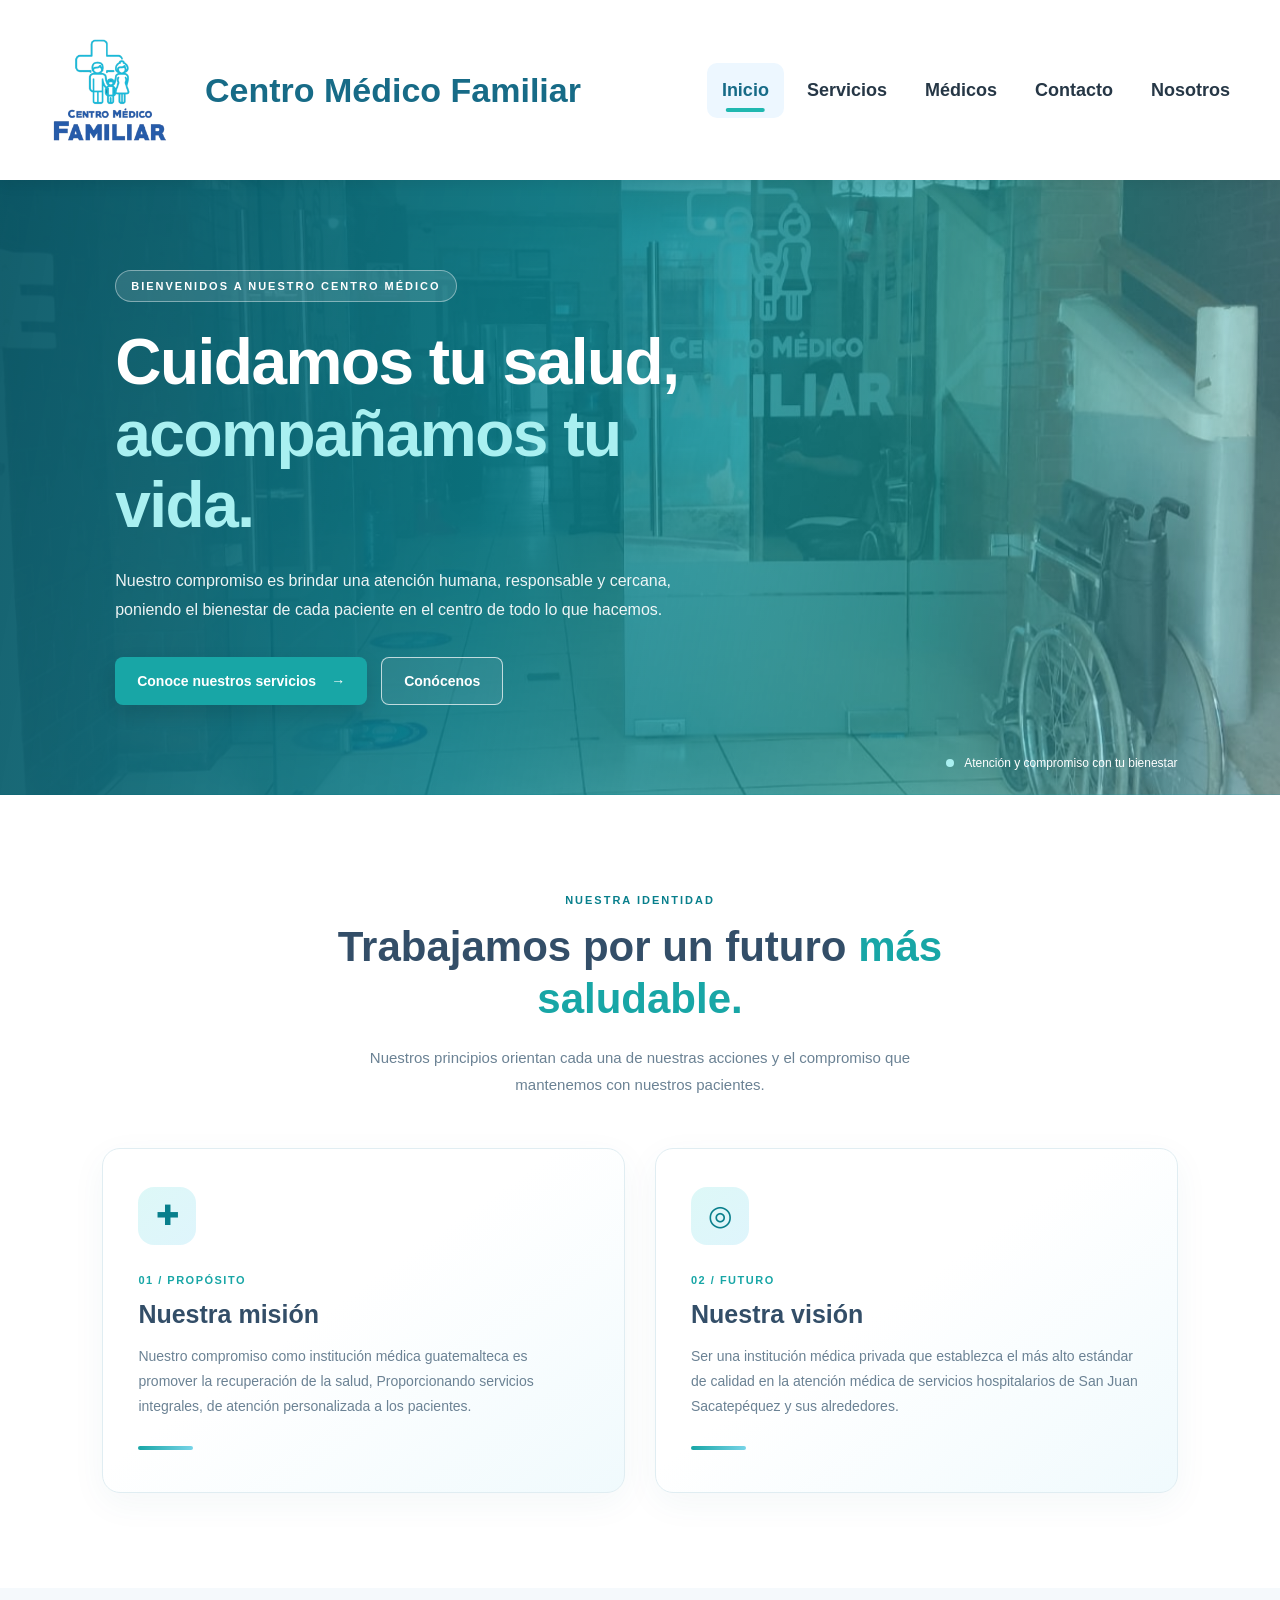
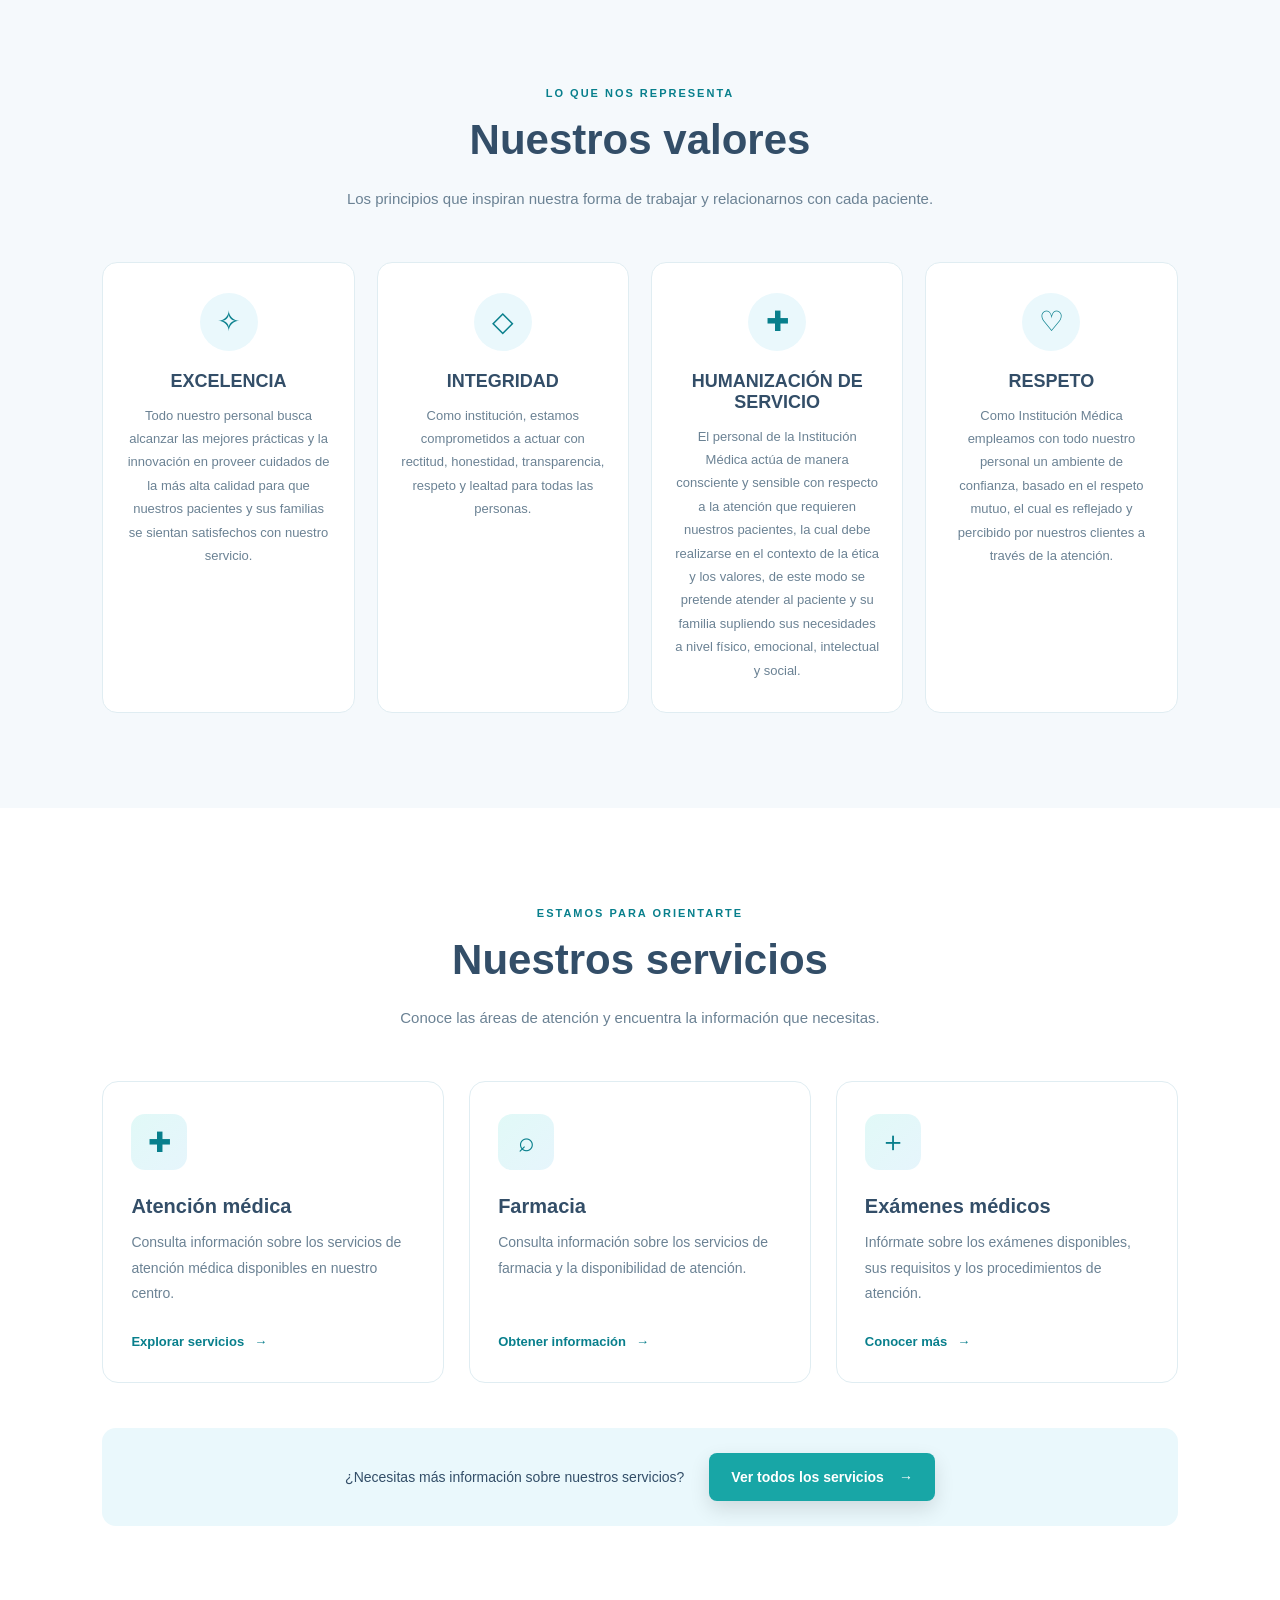
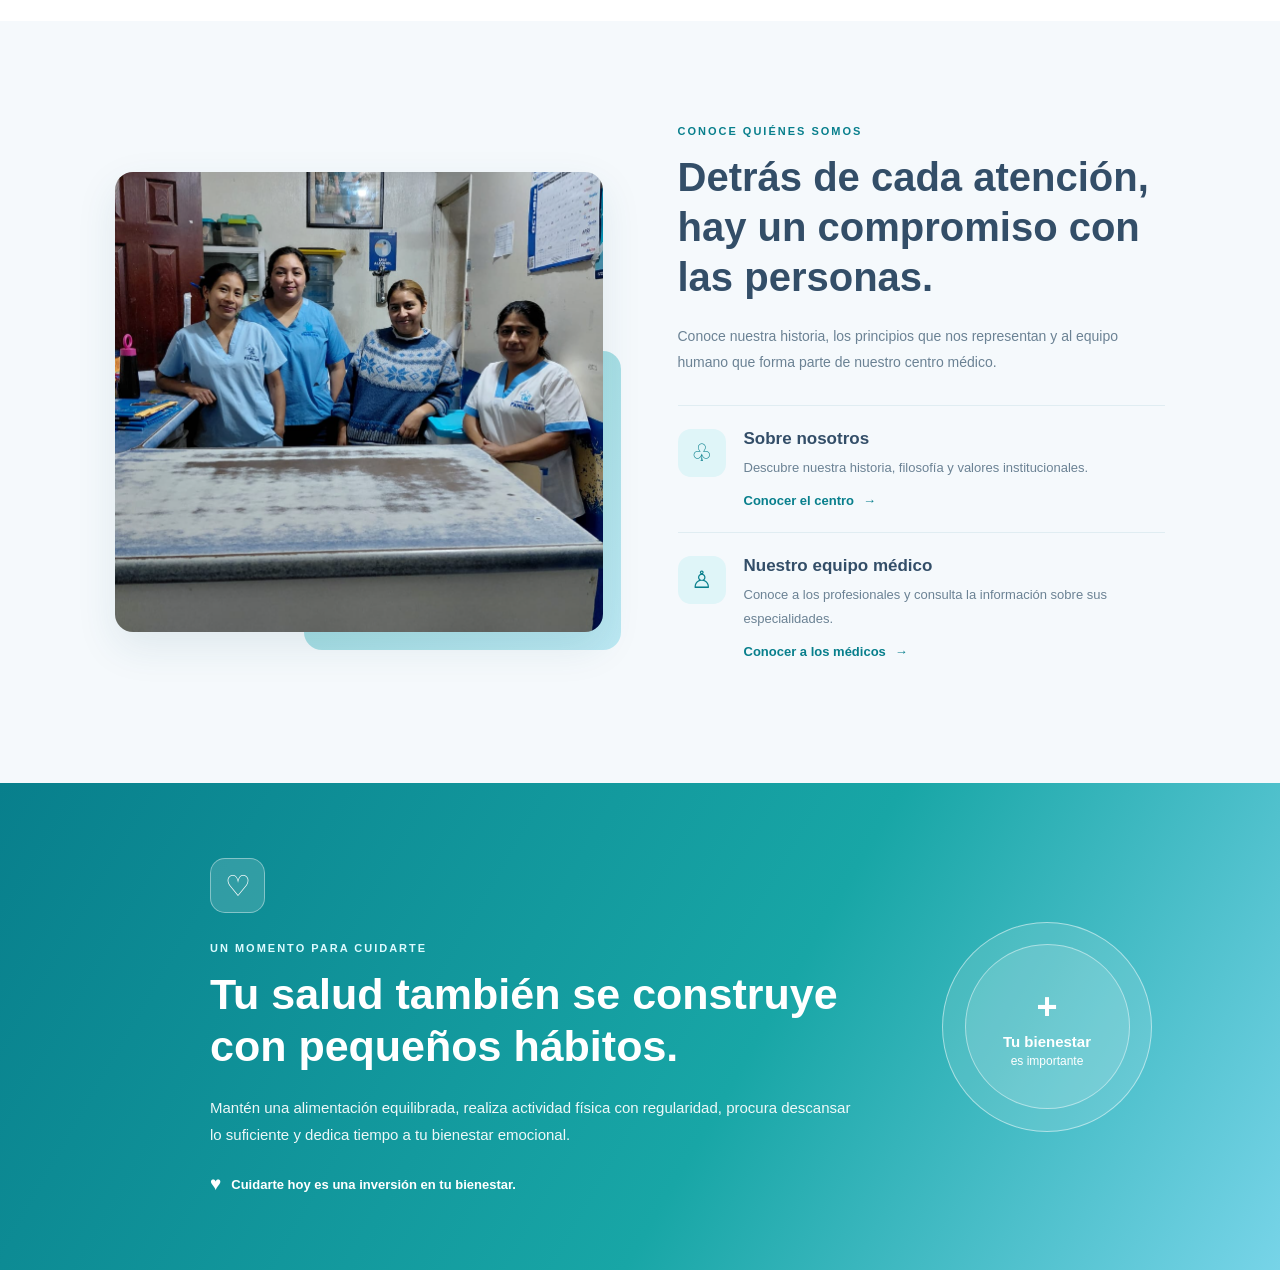
==== index.html @ ea07325c "Update index.html se agrego un logo" ====
<!DOCTYPE html>
<html lang="es">

<head>
    <meta charset="UTF-8">
    <meta name="viewport" content="width=device-width, initial-scale=1.0">

    <title>Centro Médico Familiar</title>

    <!-- CSS COMPARTIDO DE LA BARRA -->
    <link rel="stylesheet" href="barra.css">
    <link rel="stylesheet" href="estilos.css">
</head>

<!-- MODIFICA ESTA CLASE SEGÚN LA PÁGINA -->
<body class="pagina-inicio">

<!-- Pantalla de carga -->
<div id="pantalla-carga">
    <div class="carga-contenido">

        <!-- Logo del centro médico -->
        <img src="img/logo.png"
             alt="Logo del centro médico"
             class="logo-carga">

        <h2>Centro Médico</h2>
        <p>Cuidamos de ti y de tu familia</p>

        <!-- Línea de carga -->
        <div class="barra-carga">
            <div class="progreso-carga"></div>
        </div>

    </div>
</div>


    <!-- BARRA DE NAVEGACIÓN -->
    <header class="encabezado">

        <nav class="navbar">

            <!-- LOGO -->
            <a href="index.html" class="logo">
                <img src="img/logo.png" alt="Logo del centro médico">

                <span class="nombre">
                    Centro Médico Familiar
                </span>
            </a>

            <!-- BOTÓN HAMBURGUESA SIN JAVASCRIPT -->
            <input
                type="checkbox"
                id="menuToggle"
                class="menu-checkbox"
            >

            <label
                for="menuToggle"
                class="menu-toggle"
                aria-label="Abrir o cerrar menú"
            >
                <span></span>
                <span></span>
                <span></span>
            </label>

            <!-- OPCIONES DEL MENÚ -->
            <ul class="menu">

                <li>
                    <a href="index.html" class="enlace enlace-inicio">
                        Inicio
                    </a>
                </li>

                <li>
                    <a href="servicios.html" class="enlace enlace-servicios">
                        Servicios
                    </a>
                </li>

                <li>
                    <a href="medicos.html" class="enlace enlace-medicos">
                        Médicos
                    </a>
                </li>

                <li>
                    <a href="contactos.html" class="enlace enlace-contacto">
                        Contacto
                    </a>
                </li>

                <li>
                    <a href="nosotros.html" class="enlace enlace-nosotros">
                        Nosotros
                    </a>
                </li>

            </ul>

        </nav>

    </header>
<!-- empieza el contenido-->
<main>

    <!-- HERO / BIENVENIDA -->
    <section class="inicio-hero">

        <div class="inicio-hero-imagen"></div>

        <div class="inicio-hero-contenido">

            <span class="inicio-etiqueta">
                BIENVENIDOS A NUESTRO CENTRO MÉDICO
            </span>

            <h1>
                Cuidamos tu salud,
                <span>acompañamos tu vida.</span>
            </h1>

            <p>
                Nuestro compromiso es brindar una atención
                humana, responsable y cercana, poniendo el
                bienestar de cada paciente en el centro de
                todo lo que hacemos.
            </p>

            <div class="inicio-hero-botones">

                <a href="servicios.html" class="inicio-btn-principal">
                    Conoce nuestros servicios
                    <span>→</span>
                </a>

                <a href="nosotros.html" class="inicio-btn-secundario">
                    Conócenos
                </a>

            </div>

        </div>

        <div class="inicio-hero-indicador">
            <span></span>
            Atención y compromiso con tu bienestar
        </div>

    </section>


    <!-- MISIÓN Y VISIÓN -->
    <section class="inicio-identidad">

        <div class="inicio-encabezado">

            <span class="inicio-subtitulo">
                NUESTRA IDENTIDAD
            </span>

            <h2>
                Trabajamos por un futuro
                <span>más saludable.</span>
            </h2>

            <p>
                Nuestros principios orientan cada una de
                nuestras acciones y el compromiso que
                mantenemos con nuestros pacientes.
            </p>

        </div>


        <div class="inicio-mision-vision">

            <!-- MISIÓN -->
            <article class="inicio-tarjeta-identidad">

                <div class="inicio-icono-identidad">
                    <span>✚</span>
                </div>

                <span class="inicio-numero">01 / PROPÓSITO</span>

                <h3>Nuestra misión</h3>

                <p>
                    Nuestro compromiso como institución médica guatemalteca es promover la recuperación 
                    de la salud, Proporcionando servicios integrales, de atención personalizada a los pacientes.
                </p>

                <div class="inicio-linea-decorativa"></div>

            </article>


            <!-- VISIÓN -->
            <article class="inicio-tarjeta-identidad">

                <div class="inicio-icono-identidad">
                    <span>◎</span>
                </div>

                <span class="inicio-numero">02 / FUTURO</span>

                <h3>Nuestra visión</h3>

                <p>
               Ser una institución médica privada que establezca el más alto estándar de calidad en la atención médica de servicios hospitalarios de San Juan Sacatepéquez y sus alrededores. 
                </p>

                <div class="inicio-linea-decorativa"></div>

            </article>

        </div>

    </section>


    <!-- VALORES -->
    <section class="inicio-valores">

        <div class="inicio-encabezado">

            <span class="inicio-subtitulo">
                LO QUE NOS REPRESENTA
            </span>

            <h2>
                Nuestros valores
            </h2>

            <p>
                Los principios que inspiran nuestra forma
                de trabajar y relacionarnos con cada paciente.
            </p>

        </div>


        <div class="inicio-valores-grid">

            <article class="inicio-tarjeta-valor">

                <div class="inicio-icono-valor">✧</div>

                <h3>EXCELENCIA</h3>

                <p>
                    Todo nuestro personal busca alcanzar las mejores prácticas y la innovación en proveer cuidados de la más alta calidad para que nuestros pacientes y sus familias se sientan satisfechos con nuestro servicio.
                </p>

            </article>


            <article class="inicio-tarjeta-valor">

                <div class="inicio-icono-valor">◇</div>

                <h3>INTEGRIDAD</h3>

                <p>
                Como institución, estamos comprometidos a actuar con rectitud, honestidad, transparencia, respeto y lealtad para todas las personas.
                </p>

            </article>


            <article class="inicio-tarjeta-valor">

                <div class="inicio-icono-valor">✚</div>

                <h3>HUMANIZACIÓN DE SERVICIO</h3>

                <p>
                  El personal de la Institución Médica actúa de manera consciente y sensible con respecto a la atención que requieren nuestros pacientes, la cual debe realizarse en el contexto de la ética y los valores, de este modo se pretende atender al paciente y su familia supliendo sus necesidades a nivel físico, emocional, intelectual y social.
                </p>

            </article>


            <article class="inicio-tarjeta-valor">

                <div class="inicio-icono-valor">♡</div>

                <h3>RESPETO</h3>

                <p>
                    Como Institución Médica empleamos con todo nuestro personal un ambiente de confianza, basado en el respeto mutuo, el cual es reflejado y percibido por nuestros clientes a través de la atención.
                </p>

            </article>

        </div>

    </section>


    <!-- SERVICIOS MÉDICOS -->
    <section class="inicio-servicios">

        <div class="inicio-encabezado">

            <span class="inicio-subtitulo">
                ESTAMOS PARA ORIENTARTE
            </span>

            <h2>
                Nuestros servicios
            </h2>

            <p>
                Conoce las áreas de atención y encuentra
                la información que necesitas.
            </p>

        </div>


        <div class="inicio-servicios-grid">

            <article class="inicio-tarjeta-servicio">

                <div class="inicio-servicio-icono">
                    <span>✚</span>
                </div>

                <h3>Atención médica</h3>

                <p>
                    Consulta información sobre los servicios
                    de atención médica disponibles en nuestro centro.
                </p>

                <a href="servicios.html">
                    Explorar servicios <span>→</span>
                </a>

            </article>


            <article class="inicio-tarjeta-servicio">

                <div class="inicio-servicio-icono">
                    <span>⌕</span>
                </div>

                <h3>Farmacia</h3>

                <p>
                    Consulta información sobre los servicios
                    de farmacia y la disponibilidad de atención.
                </p>

                <a href="servicios.html">
                    Obtener información <span>→</span>
                </a>

            </article>


            <article class="inicio-tarjeta-servicio">

                <div class="inicio-servicio-icono">
                    <span>＋</span>
                </div>

                <h3>Exámenes médicos</h3>

                <p>
                    Infórmate sobre los exámenes disponibles,
                    sus requisitos y los procedimientos de atención.
                </p>

                <a href="servicios.html">
                    Conocer más <span>→</span>
                </a>

            </article>

        </div>


        <div class="inicio-servicios-final">

            <p>
                ¿Necesitas más información sobre nuestros servicios?
            </p>

            <a href="servicios.html" class="inicio-btn-principal">
                Ver todos los servicios <span>→</span>
            </a>

        </div>

    </section>


    <!-- NOSOTROS Y EQUIPO MÉDICO -->
    <section class="inicio-conocenos">

        <div class="inicio-conocenos-imagen">

            <img
                src="img/Personal.png"
                alt="Equipo de profesionales del centro médico"
                loading="lazy"
            >

            <div class="inicio-imagen-acento"></div>

        </div>


        <div class="inicio-conocenos-contenido">

            <span class="inicio-subtitulo">
                CONOCE QUIÉNES SOMOS
            </span>

            <h2>
                Detrás de cada atención,
                hay un compromiso con las personas.
            </h2>

            <p>
                Conoce nuestra historia, los principios que
                nos representan y al equipo humano que forma
                parte de nuestro centro médico.
            </p>


            <div class="inicio-enlace-seccion">

                <div class="inicio-enlace-icono">
                    ♧
                </div>

                <div class="inicio-enlace-texto">
                    <h3>Sobre nosotros</h3>

                    <p>
                        Descubre nuestra historia,
                        filosofía y valores institucionales.
                    </p>

                    <a href="nosotros.html">
                        Conocer el centro <span>→</span>
                    </a>
                </div>

            </div>


            <div class="inicio-enlace-seccion">

                <div class="inicio-enlace-icono">
                    ♙
                </div>

                <div class="inicio-enlace-texto">
                    <h3>Nuestro equipo médico</h3>

                    <p>
                        Conoce a los profesionales y consulta
                        la información sobre sus especialidades.
                    </p>

                    <a href="medicos.html">
                        Conocer a los médicos <span>→</span>
                    </a>
                </div>

            </div>

        </div>

    </section>


    <!-- CONSEJO DE SALUD -->
    <section class="inicio-consejo">

        <div class="inicio-consejo-decoracion"></div>

        <div class="inicio-consejo-contenido">

            <div class="inicio-consejo-icono">
                ♡
            </div>

            <span class="inicio-subtitulo">
                UN MOMENTO PARA CUIDARTE
            </span>

            <h2>
                Tu salud también se construye
                con pequeños hábitos.
            </h2>

            <p>
                Mantén una alimentación equilibrada, realiza
                actividad física con regularidad, procura
                descansar lo suficiente y dedica tiempo
                a tu bienestar emocional.
            </p>

            <div class="inicio-consejo-pie">
                <span>♥</span>
                Cuidarte hoy es una inversión en tu bienestar.
            </div>

        </div>

        <div class="inicio-consejo-circulo">
            <div class="inicio-consejo-circulo-interior">
                <span>+</span>
                <strong>Tu bienestar</strong>
                <small>es importante</small>
            </div>
        </div>

    </section>

</main>
<script src="carga.js"></script>

</body>
</html>
---- barra.css ----
/* =========================================
   1. VARIABLES DE COLORES
========================================= */

:root {
    --azul: #176b87;
    --turquesa: #20b8b0;
    --azul-oscuro: #12445a;
    --fondo-hover: #edf7ff;
    --blanco: #ffffff;
    --texto: #263746;
}

/* =========================================
   2. CONFIGURACIÓN GENERAL
========================================= */

* {
    margin: 0;
    padding: 0;
    box-sizing: border-box;
}

body {
    font-family: Arial, Helvetica, sans-serif;
    color: var(--texto);
    background-color: #f7fbfd;
}

/* =========================================
   3. ENCABEZADO
========================================= */

.encabezado {
    width: 100%;
    background-color: var(--blanco);

    box-shadow: 0 3px 15px rgba(0, 0, 0, 0.08);

    position: sticky;
    top: 0;
    z-index: 1000;
}

/* =========================================
   4. BARRA DE NAVEGACIÓN
========================================= */

.navbar {
    width: 100%;
    max-width: 1500px;
    min-height: 100px;

    margin: auto;
    padding: 15px 35px;

    display: flex;
    align-items: center;
    justify-content: space-between;
    gap: 20px;
}

/* =========================================
   5. LOGO
========================================= */

.logo {
    display: flex;
    align-items: center;
    gap: 20px;

    color: var(--azul);
    font-size: 34px;
    font-weight: bold;
    text-decoration: none;

    white-space: nowrap;
}

.logo img {
    width: 150px;
    height: 150px;
    object-fit: contain;
}

/* =========================================
   6. MENÚ
========================================= */

.menu {
    display: flex;
    align-items: center;
    justify-content: center;
    gap: 8px;

    list-style: none;
}

.menu li {
    list-style: none;
}

/* =========================================
   7. ENLACES
========================================= */

.enlace {
    position: relative;
    display: inline-block;

    padding: 17px 15px;

    color: var(--texto);
    font-size: 18px;
    font-weight: 600;
    text-decoration: none;

    border-radius: 10px;

    transition:
        color 0.3s ease,
        background 0.3s ease;
}

/* =========================================
   8. LÍNEA TURQUESA
========================================= */

.enlace::after {
    content: "";

    position: absolute;
    left: 50%;
    bottom: 6px;

    width: 0;
    height: 4px;

    background: var(--turquesa);
    border-radius: 5px;

    transform: translateX(-50%);
    transition: width 0.3s ease;
}

/* Efecto al pasar el cursor */

.enlace:hover {
    color: var(--azul);
    background: var(--fondo-hover);
}

.enlace:hover::after {
    width: 50%;
}

/* =========================================
   9. RESALTAR LA PÁGINA ACTUAL
========================================= */

.pagina-inicio .enlace-inicio,
.pagina-servicios .enlace-servicios,
.pagina-medicos .enlace-medicos,
.pagina-contacto .enlace-contacto,
.pagina-nosotros .enlace-nosotros {
    color: var(--azul);
    background: var(--fondo-hover);
}

/* Línea permanente debajo de la página actual */

.pagina-inicio .enlace-inicio::after,
.pagina-servicios .enlace-servicios::after,
.pagina-medicos .enlace-medicos::after,
.pagina-contacto .enlace-contacto::after,
.pagina-nosotros .enlace-nosotros::after {
    width: 50%;
}

/* =========================================
   10. CHECKBOX DEL MENÚ MÓVIL
========================================= */

.menu-checkbox {
    position: absolute;
    width: 1px;
    height: 1px;

    overflow: hidden;
    clip-path: inset(50%);
}

/* =========================================
   11. BOTÓN HAMBURGUESA
========================================= */

.menu-toggle {
    display: none;

    width: 48px;
    height: 48px;
    padding: 10px;

    background: var(--fondo-hover);
    border-radius: 10px;

    cursor: pointer;
}

.menu-toggle span {
    display: block;

    width: 25px;
    height: 3px;
    margin: 6px auto;

    background: var(--azul);
    border-radius: 5px;

    transition: all 0.3s ease;
}

/* =========================================
   12. TABLETAS
========================================= */

@media (max-width: 1100px) {

    .navbar {
        padding: 15px 20px;
        gap: 12px;
    }

    .logo {
        font-size: 25px;
        gap: 12px;
    }

    .logo img {
        width: 60px;
        height: 60px;
    }

    .menu {
        gap: 3px;
    }

    .enlace {
        padding: 13px 9px;
        font-size: 15px;
    }
}

/* =========================================
   13. TELÉFONOS Y TABLETAS PEQUEÑAS
========================================= */

@media (max-width: 780px) {

    .navbar {
        min-height: 85px;
        flex-wrap: wrap;
        padding: 12px 18px;
    }

    /* Logo */

    .logo {
        font-size: 22px;
        gap: 10px;
    }

    .logo img {
        width: 55px;
        height: 55px;
    }

    /* Botón hamburguesa */

    .menu-toggle {
        display: block;
        margin-left: auto;
        flex-shrink: 0;
    }

    /* Menú cerrado */

    .menu {
        display: none;

        flex-direction: column;
        align-items: stretch;

        width: 100%;
        gap: 5px;

        padding: 12px 0;
    }

    /* Abrir menú sin JavaScript */

    .menu-checkbox:checked ~ .menu {
        display: flex;
    }

    /* Animación del botón */

    .menu-checkbox:checked + .menu-toggle span:nth-child(1) {
        transform: translateY(9px) rotate(45deg);
    }

    .menu-checkbox:checked + .menu-toggle span:nth-child(2) {
        opacity: 0;
    }

    .menu-checkbox:checked + .menu-toggle span:nth-child(3) {
        transform: translateY(-9px) rotate(-45deg);
    }

    /* Enlaces en móviles */

    .menu li {
        width: 100%;
    }

    .enlace {
        display: block;
        width: 100%;

        padding: 14px 12px;
        font-size: 16px;
    }

    /* Línea alineada a la izquierda */

    .enlace::after {
        left: 12px;
        bottom: 5px;
        transform: none;
    }

    .enlace:hover::after {
        width: 45px;
    }

    /* Línea de la página actual */

    .pagina-inicio .enlace-inicio::after,
    .pagina-servicios .enlace-servicios::after,
    .pagina-medicos .enlace-medicos::after,
    .pagina-contacto .enlace-contacto::after,
    .pagina-nosotros .enlace-nosotros::after {
        width: 45px;
    }
}

/* =========================================
   14. TELÉFONOS PEQUEÑOS
========================================= */

@media (max-width: 380px) {

    .navbar {
        padding: 10px 12px;
    }

    .logo {
        font-size: 18px;
        gap: 8px;
    }

    .logo img {
        width: 45px;
        height: 45px;
    }

    .menu-toggle {
        width: 42px;
        height: 42px;
    }
}
---- estilos.css ----
:root {
    --inicio-turquesa: #18A6A6;
    --inicio-turquesa-oscuro: #087F8C;
    --inicio-celeste: #77D4E8;
    --inicio-celeste-claro: #EAF8FC;
    --inicio-blanco: #FFFFFF;
    --inicio-texto: #334E68;
    --inicio-texto-suave: #6B8294;
    --inicio-fondo: #F5F9FC;
    --inicio-borde: #E0EDF2;
}


/* CONFIGURACIÓN GENERAL */

.inicio-hero,
.inicio-identidad,
.inicio-valores,
.inicio-servicios,
.inicio-conocenos,
.inicio-consejo {
    width: 100%;
    font-family: Arial, Helvetica, sans-serif;
}

.inicio-hero *,
.inicio-identidad *,
.inicio-valores *,
.inicio-servicios *,
.inicio-conocenos *,
.inicio-consejo * {
    box-sizing: border-box;
}

.inicio-hero a,
.inicio-identidad a,
.inicio-valores a,
.inicio-servicios a,
.inicio-conocenos a,
.inicio-consejo a {
    text-decoration: none;
}

.inicio-hero p,
.inicio-identidad p,
.inicio-valores p,
.inicio-servicios p,
.inicio-conocenos p,
.inicio-consejo p {
    line-height: 1.8;
}


/* =====================================
   1. HERO / BIENVENIDA
===================================== */

.inicio-hero {
    position: relative;
    display: flex;
    align-items: center;
    min-height: 590px;
    overflow: hidden;
    background-color: var(--inicio-turquesa-oscuro);
    isolation: isolate;
}


/* Imagen de fondo */

.inicio-hero-imagen {
    position: absolute;
    inset: 0;
    z-index: -2;

    background-image: url("img/entradacentro.jpeg");
    background-size: cover;
    background-position: center;
    background-repeat: no-repeat;
}


/* Degradado sobre la fotografía */

.inicio-hero::before {
    content: "";
    position: absolute;
    inset: 0;
    z-index: -1;

    background: linear-gradient(
        100deg,
        rgba(4, 83, 98, 0.94) 0%,
        rgba(8, 127, 140, 0.85) 40%,
        rgba(24, 166, 166, 0.60) 72%,
        rgba(119, 212, 232, 0.30) 100%
    );
}


/* Contenido del hero */

.inicio-hero-contenido {
    width: 100%;
    max-width: 850px;
    padding: 90px 9%;
    color: var(--inicio-blanco);
}


.inicio-etiqueta {
    display: inline-block;
    margin-bottom: 25px;
    padding: 9px 15px;

    border: 1px solid rgba(255, 255, 255, 0.4);
    border-radius: 30px;

    background-color: rgba(255, 255, 255, 0.12);

    font-size: 11px;
    font-weight: bold;
    letter-spacing: 2px;
}


.inicio-hero h1 {
    max-width: 760px;
    margin: 0 0 25px;

    font-size: clamp(38px, 5vw, 64px);
    font-weight: 700;
    line-height: 1.12;
    letter-spacing: -1.5px;

    color: var(--inicio-blanco);
}


.inicio-hero h1 span {
    display: block;
    color: #A9F0F1;
}


.inicio-hero-contenido > p {
    max-width: 610px;
    margin: 0 0 32px;

    color: rgba(255, 255, 255, 0.92);
    font-size: 16px;
}


.inicio-hero-botones {
    display: flex;
    flex-wrap: wrap;
    gap: 14px;
}


.inicio-btn-principal,
.inicio-btn-secundario {
    display: inline-flex;
    align-items: center;
    justify-content: center;
    gap: 15px;

    min-height: 48px;
    padding: 13px 22px;

    border-radius: 8px;

    font-size: 14px;
    font-weight: bold;

    transition:
        transform 0.25s ease,
        background-color 0.25s ease,
        box-shadow 0.25s ease;
}


.inicio-btn-principal {
    color: var(--inicio-blanco);
    background-color: var(--inicio-turquesa);
    box-shadow: 0 8px 20px rgba(0, 0, 0, 0.12);
}


.inicio-btn-principal:hover {
    color: var(--inicio-blanco);
    background-color: var(--inicio-turquesa-oscuro);
    transform: translateY(-3px);
}


.inicio-btn-secundario {
    color: var(--inicio-blanco);
    border: 1px solid rgba(255, 255, 255, 0.7);
    background-color: rgba(255, 255, 255, 0.08);
}


.inicio-btn-secundario:hover {
    color: var(--inicio-turquesa-oscuro);
    background-color: var(--inicio-blanco);
    transform: translateY(-3px);
}


.inicio-hero-indicador {
    position: absolute;
    right: 8%;
    bottom: 25px;

    display: flex;
    align-items: center;
    gap: 10px;

    color: var(--inicio-blanco);
    font-size: 12px;
}


.inicio-hero-indicador span {
    width: 8px;
    height: 8px;

    border-radius: 50%;
    background-color: #A9F0F1;
}


/* =====================================
   ENCABEZADOS DE LAS SECCIONES
===================================== */

.inicio-encabezado {
    max-width: 720px;
    margin: 0 auto 50px;
    text-align: center;
}


.inicio-subtitulo {
    display: inline-block;
    margin-bottom: 15px;

    color: var(--inicio-turquesa-oscuro);
    font-size: 11px;
    font-weight: bold;
    letter-spacing: 2px;
}


.inicio-encabezado h2 {
    margin: 0 0 18px;

    color: var(--inicio-texto);
    font-size: clamp(29px, 3.5vw, 42px);
    line-height: 1.25;
}


.inicio-encabezado h2 span {
    color: var(--inicio-turquesa);
}


.inicio-encabezado > p {
    max-width: 620px;
    margin: 0 auto;

    color: var(--inicio-texto-suave);
    font-size: 15px;
}


/* =====================================
   2. MISIÓN Y VISIÓN
===================================== */

.inicio-identidad {
    padding: 95px 8%;
    background-color: var(--inicio-blanco);
}


.inicio-mision-vision {
    display: grid;
    grid-template-columns: repeat(2, minmax(0, 1fr));
    gap: 30px;

    max-width: 1100px;
    margin: 0 auto;
}


.inicio-tarjeta-identidad {
    position: relative;
    overflow: hidden;

    padding: 38px 35px 42px;

    border: 1px solid var(--inicio-borde);
    border-radius: 18px;

    background: linear-gradient(
        145deg,
        #FFFFFF 45%,
        #F0FAFD 100%
    );

    box-shadow: 0 10px 35px rgba(31, 92, 112, 0.05);

    transition:
        transform 0.3s ease,
        box-shadow 0.3s ease;
}


.inicio-tarjeta-identidad:hover {
    transform: translateY(-5px);
    box-shadow: 0 18px 40px rgba(31, 92, 112, 0.10);
}


.inicio-icono-identidad {
    display: flex;
    align-items: center;
    justify-content: center;

    width: 58px;
    height: 58px;
    margin-bottom: 25px;

    border-radius: 16px;

    color: var(--inicio-turquesa-oscuro);
    background: linear-gradient(
        135deg,
        #DDF8F7,
        #DFF5FC
    );

    font-size: 28px;
}


.inicio-numero {
    color: var(--inicio-turquesa);
    font-size: 11px;
    font-weight: bold;
    letter-spacing: 1.5px;
}


.inicio-tarjeta-identidad h3 {
    margin: 12px 0 15px;

    color: var(--inicio-texto);
    font-size: 25px;
}


.inicio-tarjeta-identidad p {
    margin: 0;

    color: var(--inicio-texto-suave);
    font-size: 14px;
}


.inicio-linea-decorativa {
    width: 55px;
    height: 4px;
    margin-top: 27px;

    border-radius: 10px;

    background: linear-gradient(
        90deg,
        var(--inicio-turquesa),
        var(--inicio-celeste)
    );
}


/* =====================================
   3. VALORES
===================================== */

.inicio-valores {
    padding: 95px 8%;
    background-color: var(--inicio-fondo);
}


.inicio-valores-grid {
    display: grid;
    grid-template-columns: repeat(4, minmax(0, 1fr));
    gap: 22px;

    max-width: 1200px;
    margin: 0 auto;
}


.inicio-tarjeta-valor {
    padding: 30px 23px;

    border: 1px solid var(--inicio-borde);
    border-radius: 15px;

    background-color: var(--inicio-blanco);

    text-align: center;

    transition:
        transform 0.3s ease,
        border-color 0.3s ease,
        box-shadow 0.3s ease;
}


.inicio-tarjeta-valor:hover {
    transform: translateY(-6px);
    border-color: #A8E2E9;
    box-shadow: 0 12px 30px rgba(8, 127, 140, 0.08);
}


.inicio-icono-valor {
    display: flex;
    align-items: center;
    justify-content: center;

    width: 58px;
    height: 58px;
    margin: 0 auto 20px;

    border-radius: 50%;

    color: var(--inicio-turquesa-oscuro);
    background-color: var(--inicio-celeste-claro);

    font-size: 28px;
}


.inicio-tarjeta-valor h3 {
    margin-bottom: 12px;

    color: var(--inicio-texto);
    font-size: 18px;
}


.inicio-tarjeta-valor p {
    margin: 0;

    color: var(--inicio-texto-suave);
    font-size: 13px;
}


/* =====================================
   4. SERVICIOS MÉDICOS
===================================== */

.inicio-servicios {
    padding: 95px 8%;
    background-color: var(--inicio-blanco);
}


.inicio-servicios-grid {
    display: grid;
    grid-template-columns: repeat(3, minmax(0, 1fr));
    gap: 25px;

    max-width: 1200px;
    margin: 0 auto;
}


.inicio-tarjeta-servicio {
    padding: 32px 28px;

    border: 1px solid var(--inicio-borde);
    border-radius: 16px;

    background-color: var(--inicio-blanco);

    transition:
        transform 0.3s ease,
        box-shadow 0.3s ease;
}


.inicio-tarjeta-servicio:hover {
    transform: translateY(-5px);
    box-shadow: 0 16px 35px rgba(31, 92, 112, 0.09);
}


.inicio-servicio-icono {
    display: flex;
    align-items: center;
    justify-content: center;

    width: 56px;
    height: 56px;
    margin-bottom: 25px;

    border-radius: 14px;

    color: var(--inicio-turquesa-oscuro);
    background: linear-gradient(
        135deg,
        #E1F9F7,
        #E6F5FC
    );

    font-size: 28px;
}


.inicio-tarjeta-servicio h3 {
    margin-bottom: 12px;

    color: var(--inicio-texto);
    font-size: 20px;
}


.inicio-tarjeta-servicio p {
    min-height: 80px;
    margin: 0 0 22px;

    color: var(--inicio-texto-suave);
    font-size: 14px;
}


.inicio-tarjeta-servicio > a {
    display: inline-flex;
    align-items: center;
    gap: 10px;

    color: var(--inicio-turquesa-oscuro);
    font-size: 13px;
    font-weight: bold;
}


.inicio-tarjeta-servicio > a:hover {
    color: var(--inicio-turquesa);
}


.inicio-servicios-final {
    display: flex;
    align-items: center;
    justify-content: center;
    flex-wrap: wrap;
    gap: 25px;

    margin-top: 45px;
    padding: 25px;

    border-radius: 14px;
    background-color: var(--inicio-celeste-claro);
}


.inicio-servicios-final p {
    margin: 0;
    color: var(--inicio-texto);
    font-size: 14px;
}


/* =====================================
   5. NOSOTROS Y MÉDICOS
===================================== */

.inicio-conocenos {
    display: grid;
    grid-template-columns: 1fr 1fr;
    align-items: center;
    gap: 75px;

    padding: 100px 9%;

    background-color: var(--inicio-fondo);
}


.inicio-conocenos-imagen {
    position: relative;
    min-width: 0;
}


.inicio-conocenos-imagen img {
    position: relative;
    z-index: 1;

    display: block;
    width: 100%;
    height: 460px;

    border-radius: 18px;

    object-fit: cover;
    object-position: center;

    box-shadow: 0 15px 40px rgba(31, 92, 112, 0.10);
}


.inicio-imagen-acento {
    position: absolute;
    right: -18px;
    bottom: -18px;

    width: 65%;
    height: 65%;

    border-radius: 18px;

    background: linear-gradient(
        135deg,
        var(--inicio-turquesa),
        var(--inicio-celeste)
    );

    opacity: 0.45;
}


.inicio-conocenos-contenido h2 {
    margin: 0 0 22px;

    color: var(--inicio-texto);
    font-size: clamp(29px, 3.3vw, 40px);
    line-height: 1.25;
}


.inicio-conocenos-contenido > p {
    margin: 0 0 30px;

    color: var(--inicio-texto-suave);
    font-size: 14px;
}


.inicio-enlace-seccion {
    display: flex;
    align-items: flex-start;
    gap: 18px;

    padding: 23px 0;

    border-top: 1px solid var(--inicio-borde);
}


.inicio-enlace-icono {
    display: flex;
    flex-shrink: 0;
    align-items: center;
    justify-content: center;

    width: 48px;
    height: 48px;

    border-radius: 13px;

    color: var(--inicio-turquesa-oscuro);
    background-color: #DFF5F8;

    font-size: 24px;
}


.inicio-enlace-texto h3 {
    margin: 0 0 7px;

    color: var(--inicio-texto);
    font-size: 17px;
}


.inicio-enlace-texto p {
    margin: 0 0 12px;

    color: var(--inicio-texto-suave);
    font-size: 13px;
}


.inicio-enlace-texto a {
    display: inline-flex;
    align-items: center;
    gap: 9px;

    color: var(--inicio-turquesa-oscuro);
    font-size: 13px;
    font-weight: bold;
}


/* =====================================
   6. CONSEJO DE SALUD
===================================== */

.inicio-consejo {
    position: relative;
    display: flex;
    align-items: center;
    justify-content: space-between;
    gap: 50px;

    overflow: hidden;
    isolation: isolate;

    padding: 75px 10%;

    color: var(--inicio-blanco);

    background: linear-gradient(
        120deg,
        #087F8C 0%,
        #18A6A6 58%,
        #77D4E8 100%
    );
}


.inicio-consejo-contenido {
    position: relative;
    z-index: 1;
    max-width: 700px;
}


.inicio-consejo .inicio-subtitulo {
    color: #DDFBFF;
}


.inicio-consejo-icono {
    display: flex;
    align-items: center;
    justify-content: center;

    width: 55px;
    height: 55px;
    margin-bottom: 25px;

    border: 1px solid rgba(255, 255, 255, 0.4);
    border-radius: 15px;

    background-color: rgba(255, 255, 255, 0.15);

    color: var(--inicio-blanco);
    font-size: 29px;
}


.inicio-consejo h2 {
    max-width: 650px;
    margin: 0 0 22px;

    color: var(--inicio-blanco);
    font-size: clamp(29px, 3.5vw, 43px);
    line-height: 1.2;
}


.inicio-consejo-contenido > p {
    max-width: 650px;
    margin: 0;

    color: rgba(255, 255, 255, 0.93);
    font-size: 15px;
}


.inicio-consejo-pie {
    display: flex;
    align-items: center;
    gap: 10px;

    margin-top: 25px;

    color: var(--inicio-blanco);
    font-size: 13px;
    font-weight: bold;
}


.inicio-consejo-pie span {
    font-size: 19px;
}


.inicio-consejo-circulo {
    display: flex;
    flex-shrink: 0;
    align-items: center;
    justify-content: center;

    width: 210px;
    height: 210px;

    border: 1px solid rgba(255, 255, 255, 0.5);
    border-radius: 50%;

    background-color: rgba(255, 255, 255, 0.12);
}


.inicio-consejo-circulo-interior {
    display: flex;
    flex-direction: column;
    align-items: center;
    justify-content: center;

    width: 165px;
    height: 165px;

    border: 1px solid rgba(255, 255, 255, 0.45);
    border-radius: 50%;

    background-color: rgba(255, 255, 255, 0.12);
    text-align: center;
}


.inicio-consejo-circulo-interior > span {
    margin-bottom: 5px;
    font-size: 36px;
    font-weight: bold;
}


.inicio-consejo-circulo-interior strong {
    font-size: 15px;
}


.inicio-consejo-circulo-interior small {
    margin-top: 4px;
    font-size: 12px;
}


/* =====================================
   ANIMACIONES SUAVES
===================================== */

@media (prefers-reduced-motion: no-preference) {

    .inicio-hero-contenido {
        animation: inicio-aparecer 0.8s ease both;
    }

    @keyframes inicio-aparecer {
        from {
            opacity: 0;
            transform: translateY(18px);
        }

        to {
            opacity: 1;
            transform: translateY(0);
        }
    }

}


/* =====================================
   TABLETAS
===================================== */

@media (max-width: 1000px) {

    .inicio-hero {
        min-height: 540px;
    }

    .inicio-hero-contenido {
        padding: 75px 7%;
    }

    .inicio-identidad,
    .inicio-valores,
    .inicio-servicios {
        padding: 75px 5%;
    }

    .inicio-valores-grid {
        grid-template-columns: repeat(2, minmax(0, 1fr));
    }

    .inicio-conocenos {
        gap: 40px;
        padding: 75px 6%;
    }

    .inicio-conocenos-imagen img {
        height: 400px;
    }

    .inicio-consejo {
        padding: 65px 6%;
        gap: 30px;
    }

    .inicio-consejo-circulo {
        width: 170px;
        height: 170px;
    }

    .inicio-consejo-circulo-interior {
        width: 135px;
        height: 135px;
    }

}


/* =====================================
   TELÉFONOS
===================================== */

@media (max-width: 700px) {

    .inicio-hero {
        min-height: 600px;
        align-items: center;
    }

    .inicio-hero-imagen {
        background-position: center;
    }

    .inicio-hero::before {
        background: linear-gradient(
            180deg,
            rgba(4, 83, 98, 0.82),
            rgba(8, 127, 140, 0.93)
        );
    }

    .inicio-hero-contenido {
        padding: 75px 7%;
    }

    .inicio-etiqueta {
        font-size: 9px;
        letter-spacing: 1px;
    }

    .inicio-hero h1 {
        font-size: 39px;
        letter-spacing: -0.7px;
    }

    .inicio-hero-contenido > p {
        font-size: 14px;
    }

    .inicio-hero-botones {
        flex-direction: column;
        align-items: stretch;
    }

    .inicio-btn-principal,
    .inicio-btn-secundario {
        width: 100%;
        text-align: center;
    }

    .inicio-hero-indicador {
        right: auto;
        left: 7%;
        bottom: 18px;
        font-size: 10px;
    }

    .inicio-identidad,
    .inicio-valores,
    .inicio-servicios {
        padding: 65px 6%;
    }

    .inicio-encabezado {
        margin-bottom: 35px;
    }

    .inicio-encabezado h2 {
        font-size: 30px;
    }

    .inicio-mision-vision,
    .inicio-servicios-grid {
        grid-template-columns: 1fr;
        gap: 20px;
    }

    .inicio-tarjeta-identidad {
        padding: 28px 25px;
    }

    .inicio-tarjeta-identidad h3 {
        font-size: 22px;
    }

    .inicio-valores-grid {
        grid-template-columns: 1fr;
        gap: 17px;
    }

    .inicio-tarjeta-valor {
        padding: 27px;
    }

    .inicio-tarjeta-servicio {
        padding: 28px 24px;
    }

    .inicio-tarjeta-servicio p {
        min-height: auto;
    }

    .inicio-servicios-final {
        flex-direction: column;
        align-items: stretch;
        text-align: center;
    }

    .inicio-conocenos {
        grid-template-columns: 1fr;
        gap: 45px;
        padding: 65px 7%;
    }

    .inicio-conocenos-imagen img {
        height: 300px;
    }

    .inicio-conocenos-contenido h2 {
        font-size: 30px;
    }

    .inicio-consejo {
        flex-direction: column;
        align-items: flex-start;
        padding: 60px 7%;
    }

    .inicio-consejo h2 {
        font-size: 32px;
    }

    .inicio-consejo-contenido > p {
        font-size: 14px;
    }

    .inicio-consejo-circulo {
        align-self: center;
        margin-top: 15px;
    }

}


/* =====================================
   PANTALLAS MUY PEQUEÑAS
===================================== */

@media (max-width: 380px) {

    .inicio-hero h1 {
        font-size: 33px;
    }

    .inicio-hero-contenido {
        padding-right: 6%;
        padding-left: 6%;
    }

    .inicio-tarjeta-identidad,
    .inicio-tarjeta-servicio {
        padding: 24px 20px;
    }

}

/* Animación al ingresar a la página */
@keyframes aparecerImagen {
    from {
        opacity: 0;
        transform: scale(1.05);
    }
    to {
        opacity: 1;
        transform: scale(1);
    }
}

@keyframes aparecerTexto {
    from {
        opacity: 0;
        transform: translateY(25px);
    }
    to {
        opacity: 1;
        transform: translateY(0);
    }
}

/* Imagen principal */
.inicio-hero-imagen {
    animation: aparecerImagen 1.5s ease-out both;
}

/* Texto y botones */
.inicio-hero-contenido > * {
    opacity: 0;
    animation: aparecerTexto 0.8s ease-out forwards;
}

.inicio-hero-contenido > *:nth-child(1) {
    animation-delay: 0.3s;
}

.inicio-hero-contenido > *:nth-child(2) {
    animation-delay: 0.5s;
}

.inicio-hero-contenido > *:nth-child(3) {
    animation-delay: 0.7s;
}

.inicio-hero-contenido > *:nth-child(4) {
    animation-delay: 0.9s;
}

.inicio-hero-contenido > *:nth-child(5) {
    animation-delay: 1.1s;
}

/* Evitar animaciones para quienes prefieren movimiento reducido */
@media (prefers-reduced-motion: reduce) {
    .inicio-hero-imagen,
    .inicio-hero-contenido > * {
        animation: none;
        opacity: 1;
        transform: none;
    }
}


/* PANTALLA DE CARGA */
#pantalla-carga {
    position: fixed;
    inset: 0;
    z-index: 9999;

    display: flex;
    justify-content: center;
    align-items: center;

    background: #FFFFFF;

    transition: opacity 0.6s ease,
                visibility 0.6s ease;
}

/* Contenido centrado */
.carga-contenido {
    width: 85%;
    max-width: 320px;
    text-align: center;
}

/* Logo */
.logo-carga {
    width: 100px;
    height: 100px;
    object-fit: contain;
    margin-bottom: 15px;

    animation: aparecerLogo 0.8s ease;
}

/* Nombre del centro */
.carga-contenido h2 {
    color: #087F8C;
    font-size: 25px;
    margin: 0 0 8px;
}

/* Frase */
.carga-contenido p {
    color: #6B8294;
    font-size: 14px;
    margin-bottom: 28px;
}

/* Fondo de la barra */
.barra-carga {
    width: 100%;
    height: 4px;
    background: #E0EDF2;
    border-radius: 10px;
    overflow: hidden;
}

/* Línea que avanza */
.progreso-carga {
    width: 0;
    height: 100%;
    background: linear-gradient(
        90deg,
        #77D4E8,
        #18A6A6,
        #087F8C
    );

    border-radius: 10px;
    animation: cargarLinea 2s ease-in-out forwards;
}

/* Animación de la línea */
@keyframes cargarLinea {
    0% {
        width: 0;
    }

    40% {
        width: 45%;
    }

    75% {
        width: 75%;
    }

    100% {
        width: 100%;
    }
}

/* Animación del logo */
@keyframes aparecerLogo {
    from {
        opacity: 0;
        transform: scale(0.8);
    }

    to {
        opacity: 1;
        transform: scale(1);
    }
}

/* Estado cuando termina la carga */
#pantalla-carga.oculta {
    opacity: 0;
    visibility: hidden;
    pointer-events: none;
}

/* Accesibilidad */
@media (prefers-reduced-motion: reduce) {
    .logo-carga,
    .progreso-carga {
        animation: none;
    }

    .progreso-carga {
        width: 100%;
    }

    #pantalla-carga {
        transition: none;
    }
}
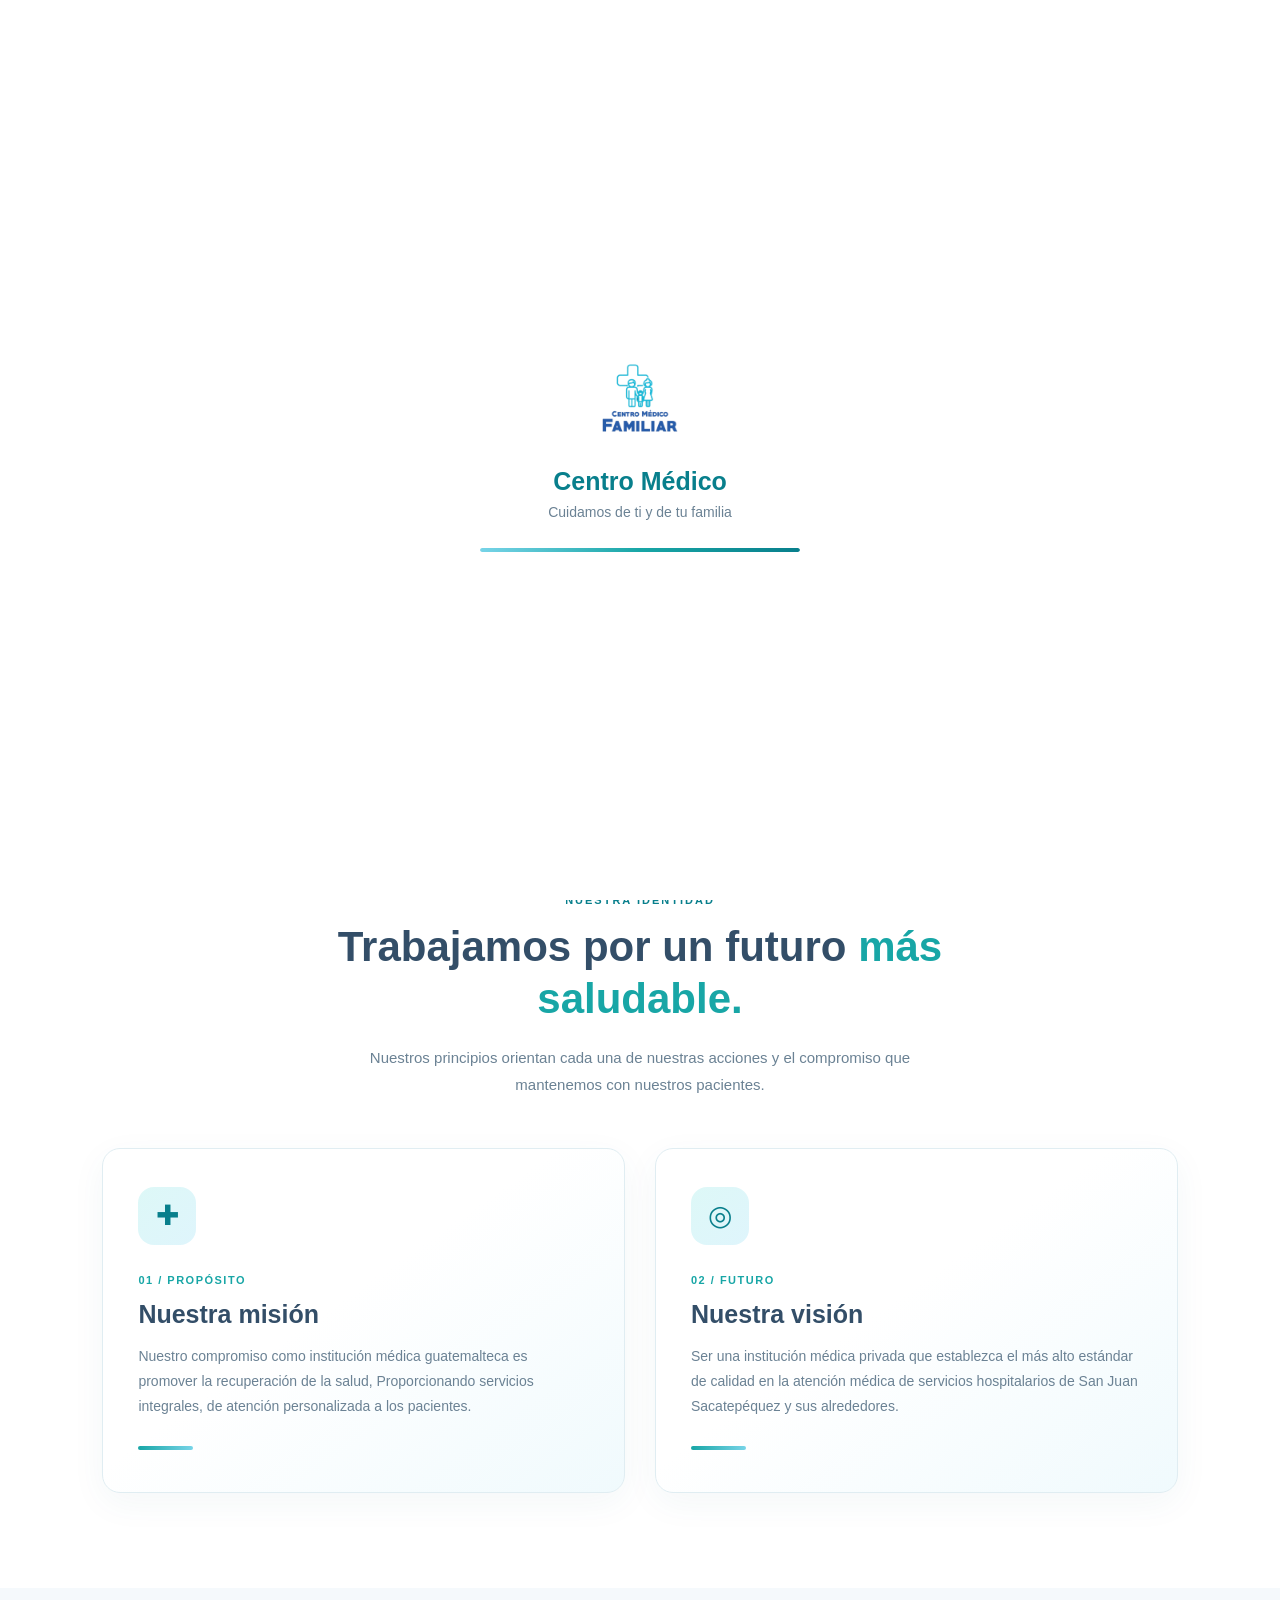
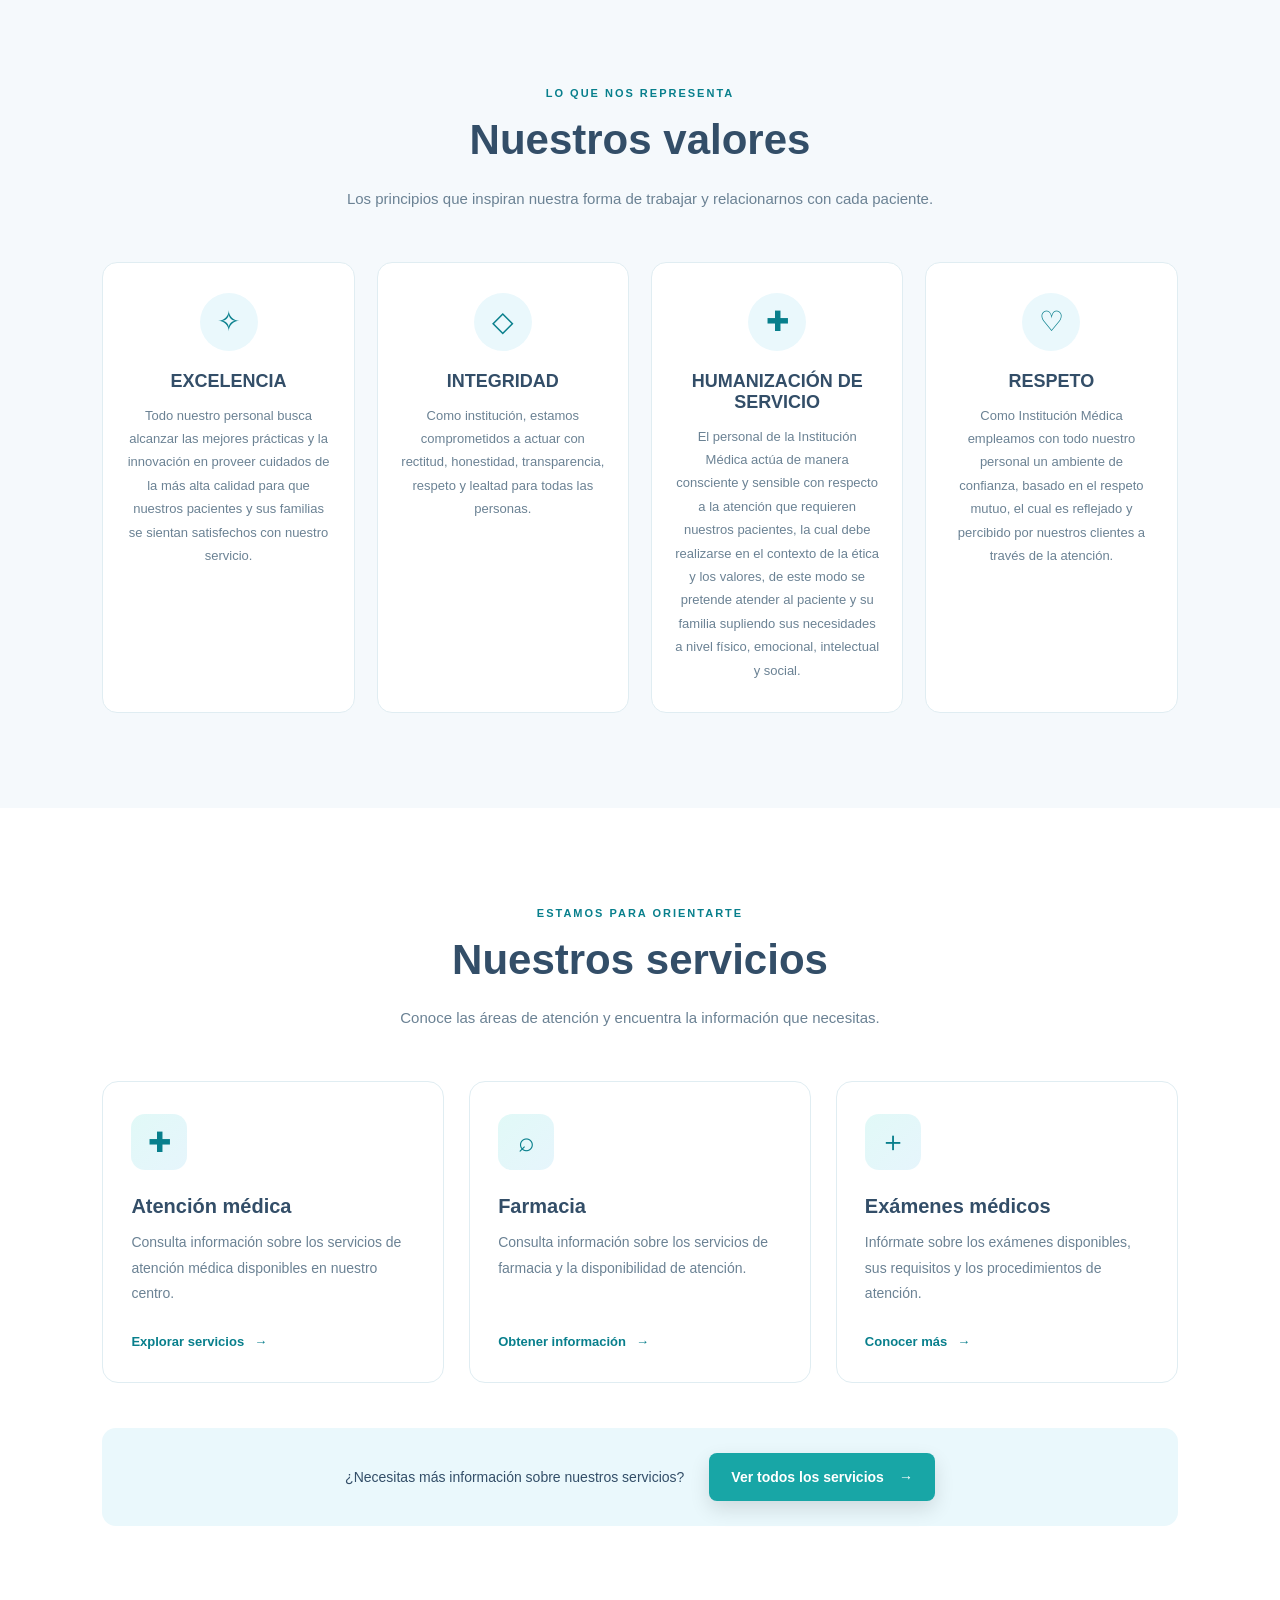
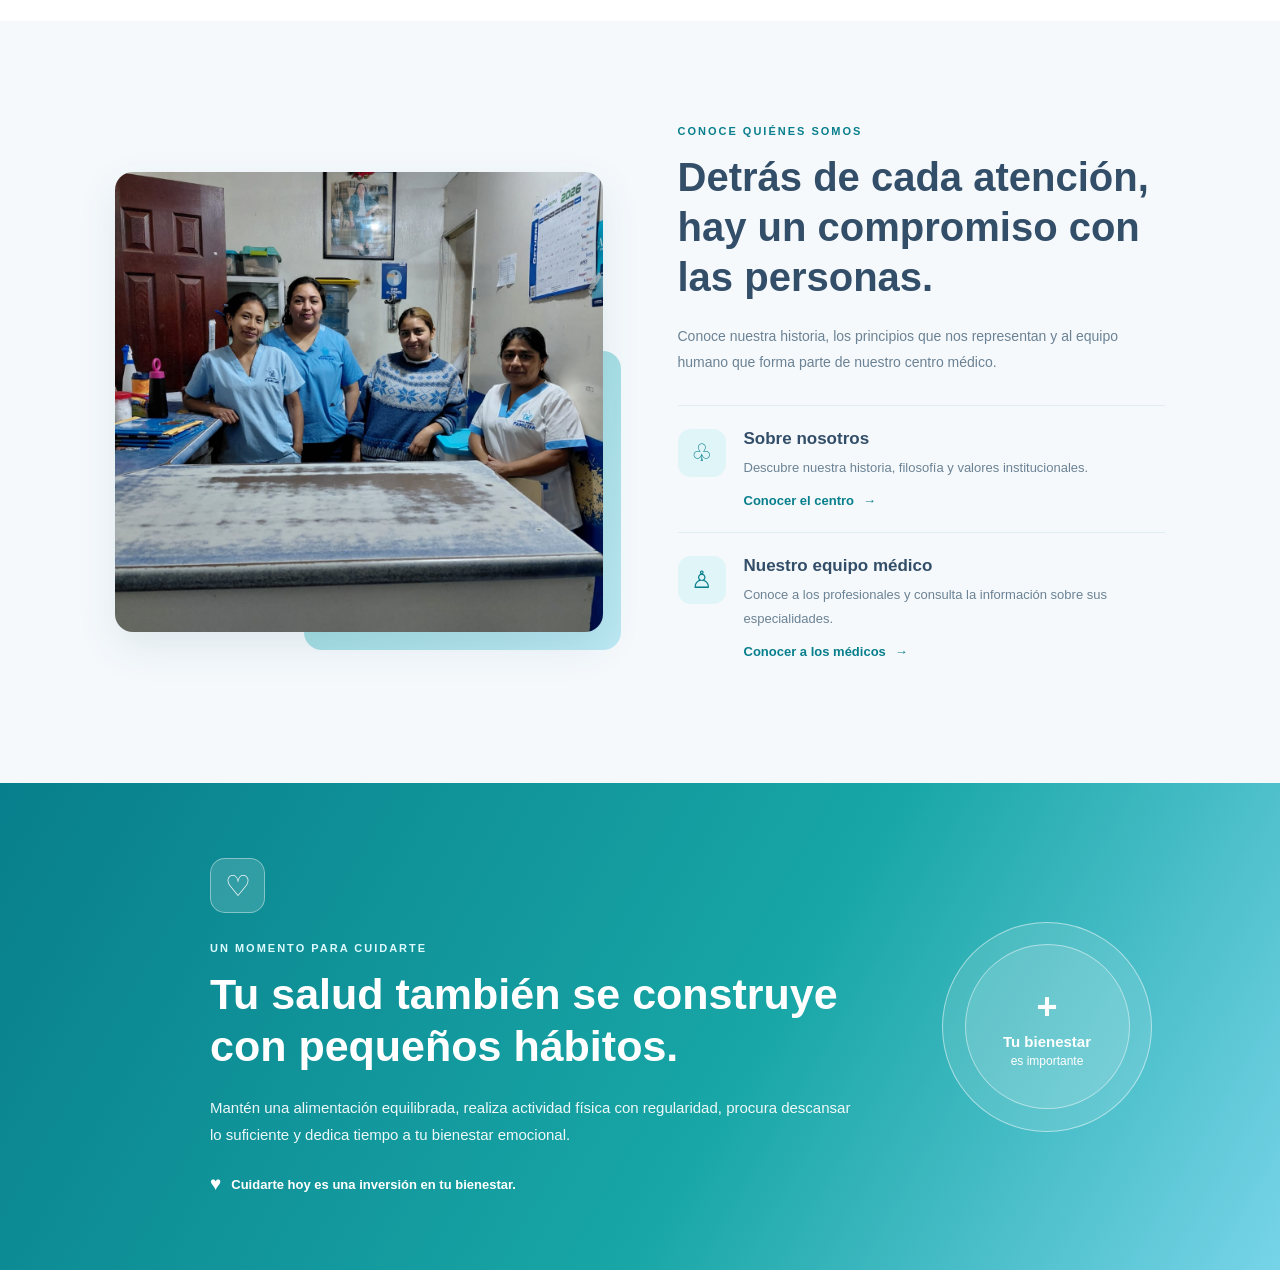
==== commit 33789acb: "se agregaron los logos a la pesta de inicio y servicio" ====
--- a/index.html
+++ b/index.html
@@ -6,7 +6,8 @@
     <meta charset="UTF-8">
     <meta name="viewport" content="width=device-width, initial-scale=1.0">
 
-    <title>Centro Médico Familiar</title>
+    <title>Centro Médico Familiar</title> 
+    <link rel="icon" type="image/png" href="img/logitod.jpeg">
 
     <!-- CSS COMPARTIDO DE LA BARRA -->
     <link rel="stylesheet" href="barra.css">
@@ -410,7 +411,7 @@
         <div class="inicio-conocenos-imagen">
 
             <img
-                src="img/Personal.png"
+                src="../img/enfermeria.jpeg"
                 alt="Equipo de profesionales del centro médico"
                 loading="lazy"
             >
@@ -514,7 +515,7 @@
             </p>
 
             <div class="inicio-consejo-pie">
-                <span>♥</span>
+                <span>♥️</span>
                 Cuidarte hoy es una inversión en tu bienestar.
             </div>
 
@@ -534,4 +535,4 @@
 <script src="carga.js"></script>
 
 </body>
-</html>
+</html>
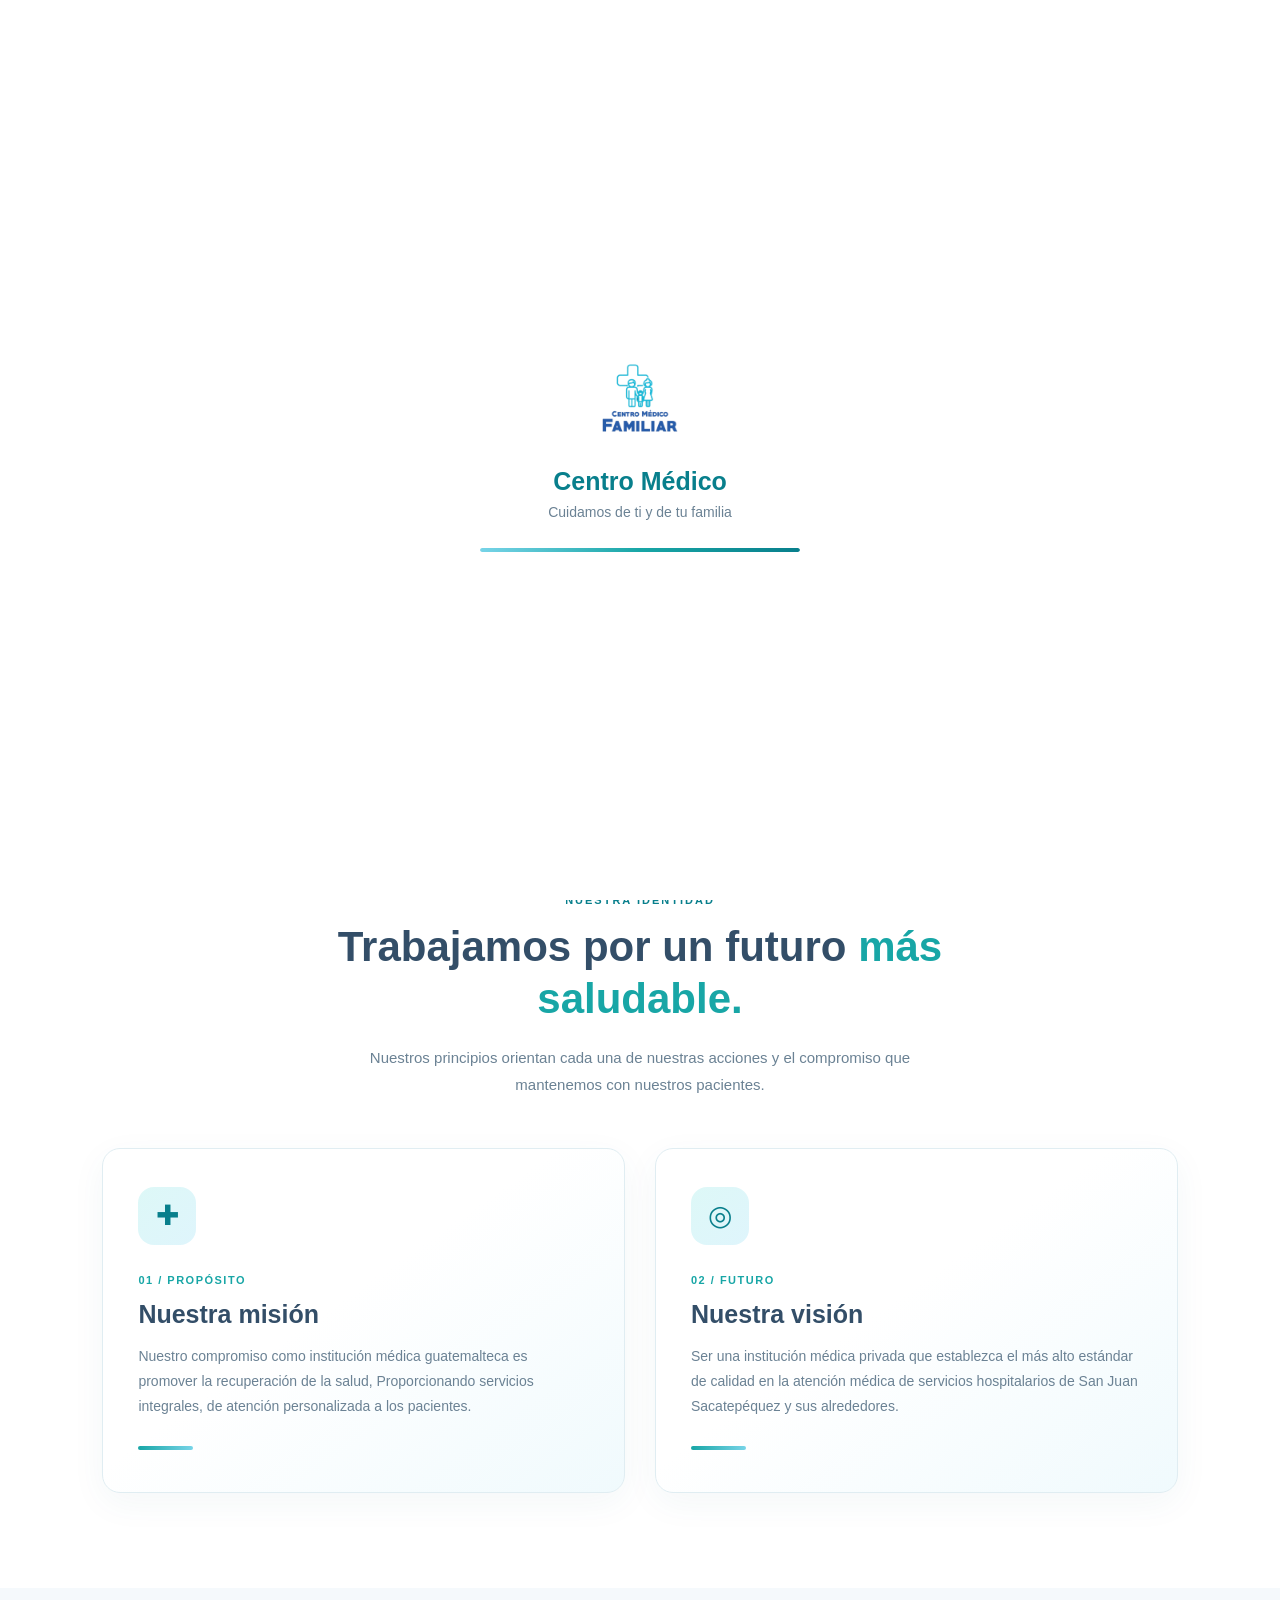
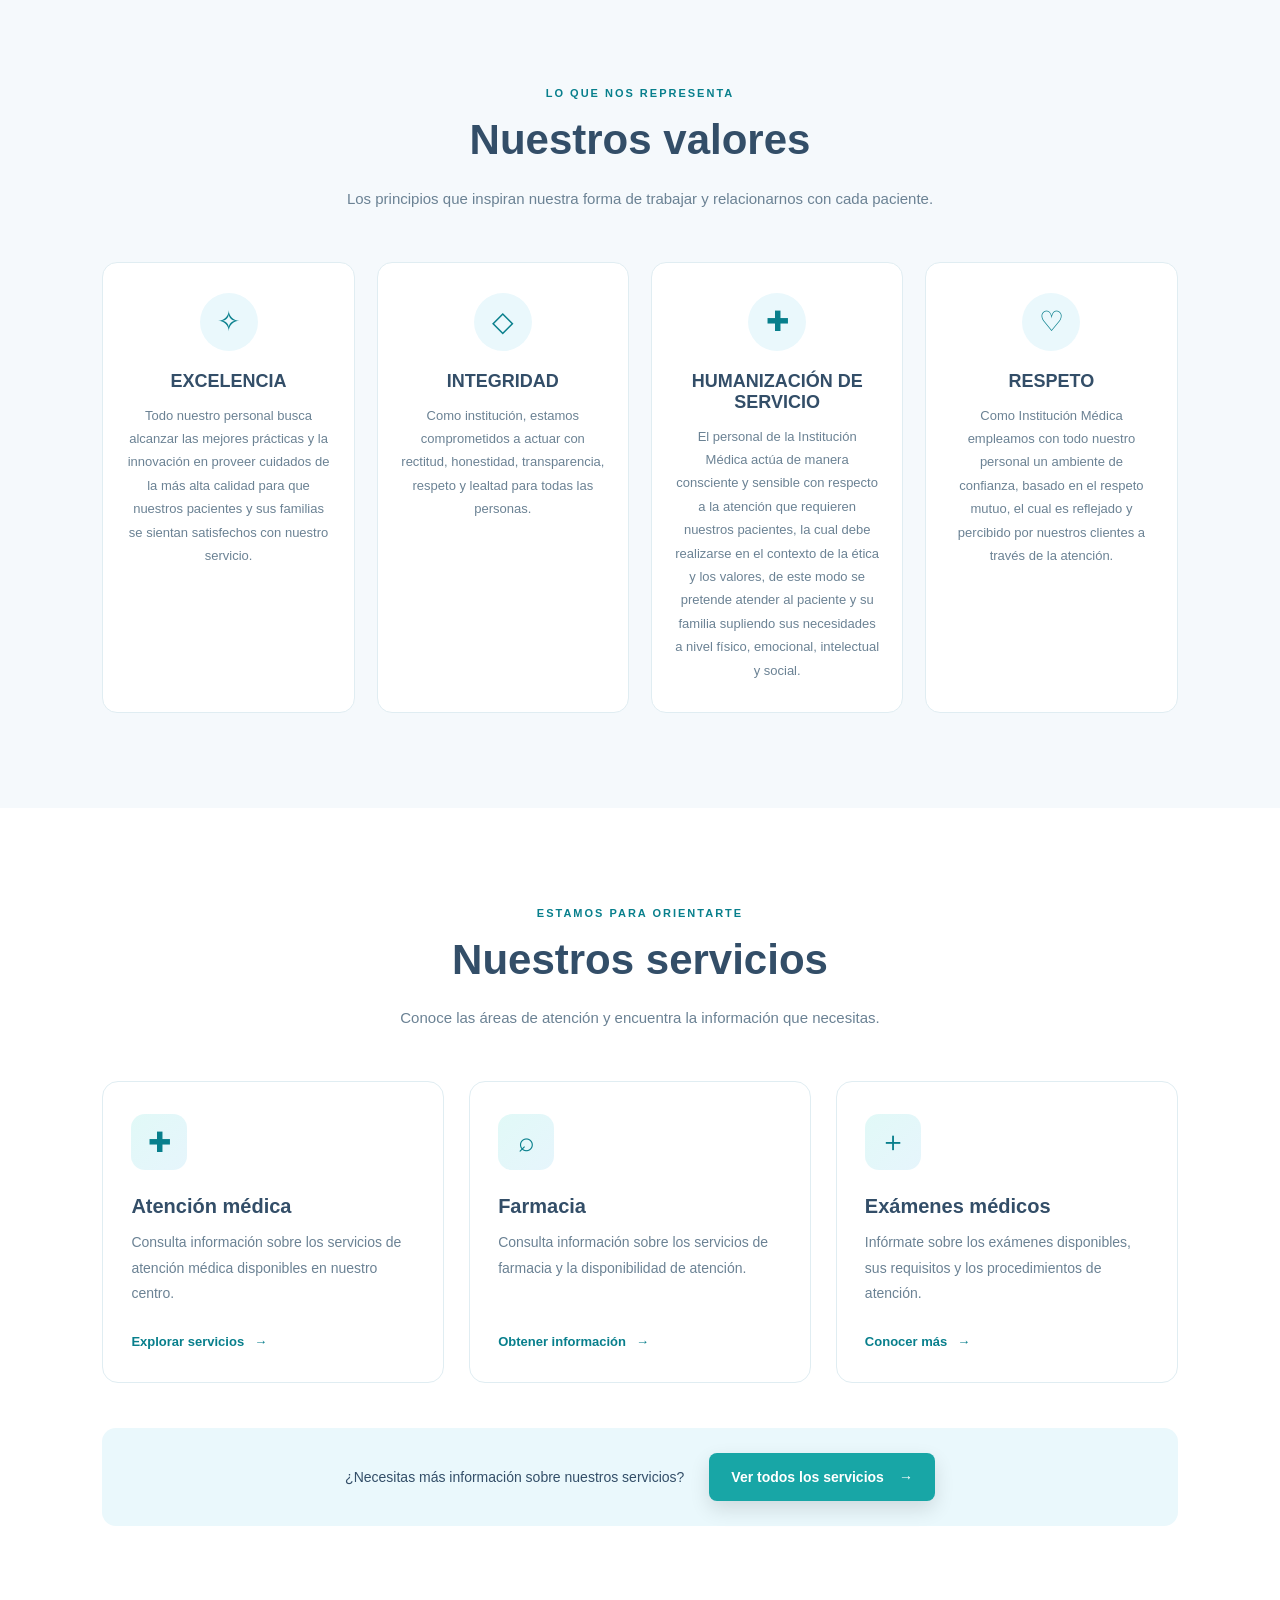
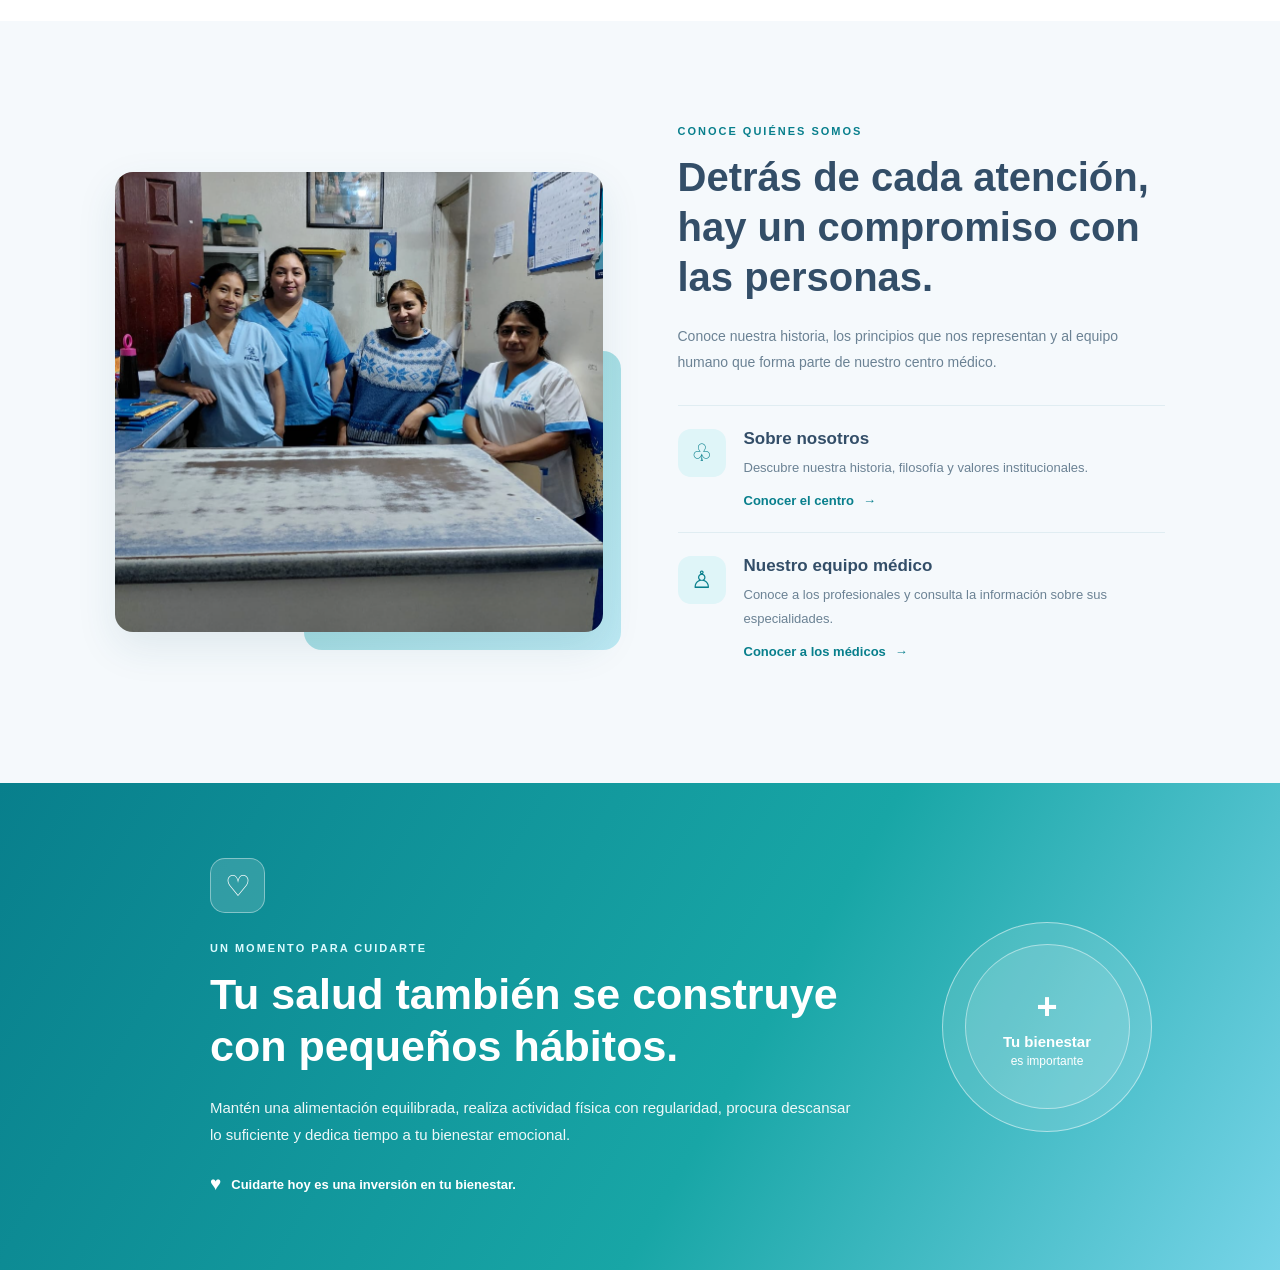
==== commit 66120bf7: "Update index.html se agrego el loguito" ====
--- a/index.html
+++ b/index.html
@@ -6,9 +6,9 @@
     <meta charset="UTF-8">
     <meta name="viewport" content="width=device-width, initial-scale=1.0">
 
-    <title>Centro Médico Familiar</title> 
-    <link rel="icon" type="image/png" href="img/logitod.jpeg">
-
+    <title>Centro Médico Familiar</title>
+<link rel="icon" type="image/png" href="img/logofamiliar.jpeg">
+    
     <!-- CSS COMPARTIDO DE LA BARRA -->
     <link rel="stylesheet" href="barra.css">
     <link rel="stylesheet" href="estilos.css">
@@ -411,7 +411,7 @@
         <div class="inicio-conocenos-imagen">
 
             <img
-                src="../img/enfermeria.jpeg"
+                src="img/Personal.png"
                 alt="Equipo de profesionales del centro médico"
                 loading="lazy"
             >
@@ -515,7 +515,7 @@
             </p>
 
             <div class="inicio-consejo-pie">
-                <span>♥️</span>
+                <span>♥</span>
                 Cuidarte hoy es una inversión en tu bienestar.
             </div>
 
@@ -535,4 +535,4 @@
 <script src="carga.js"></script>
 
 </body>
-</html>+</html>
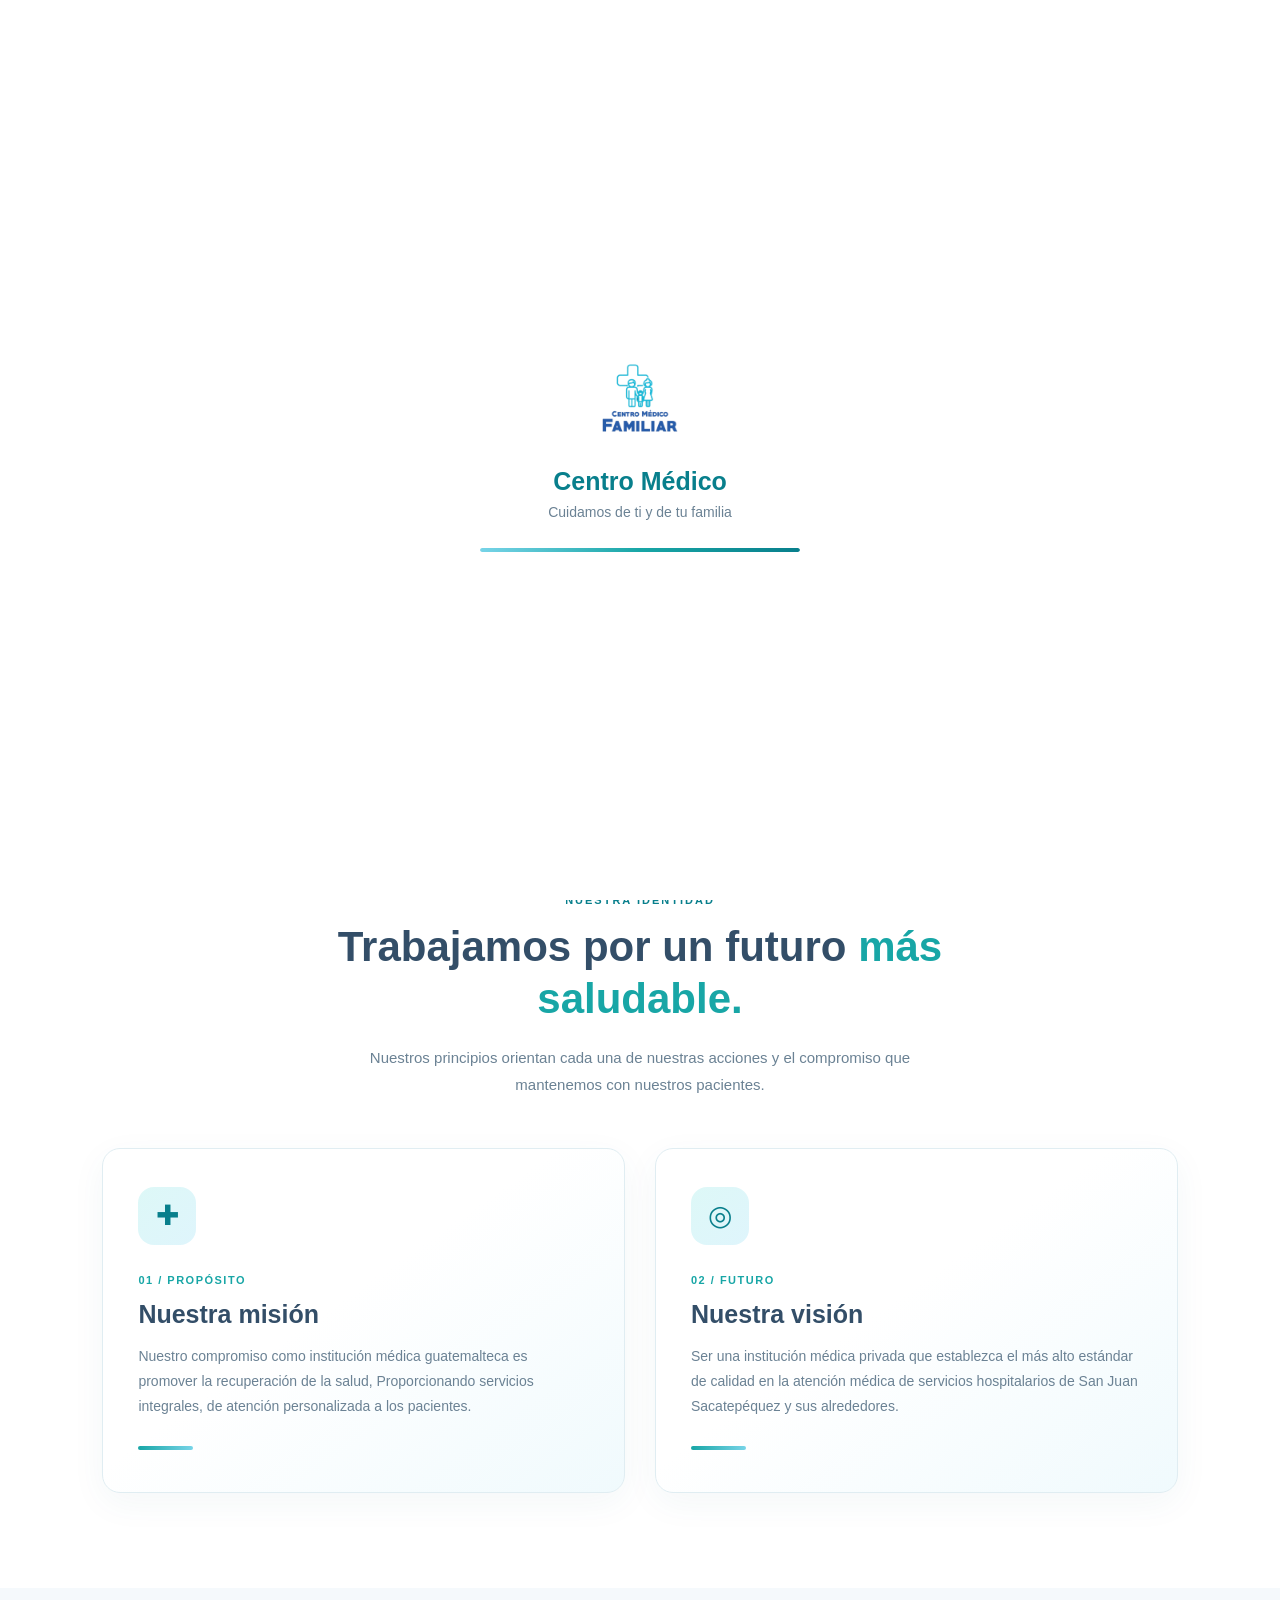
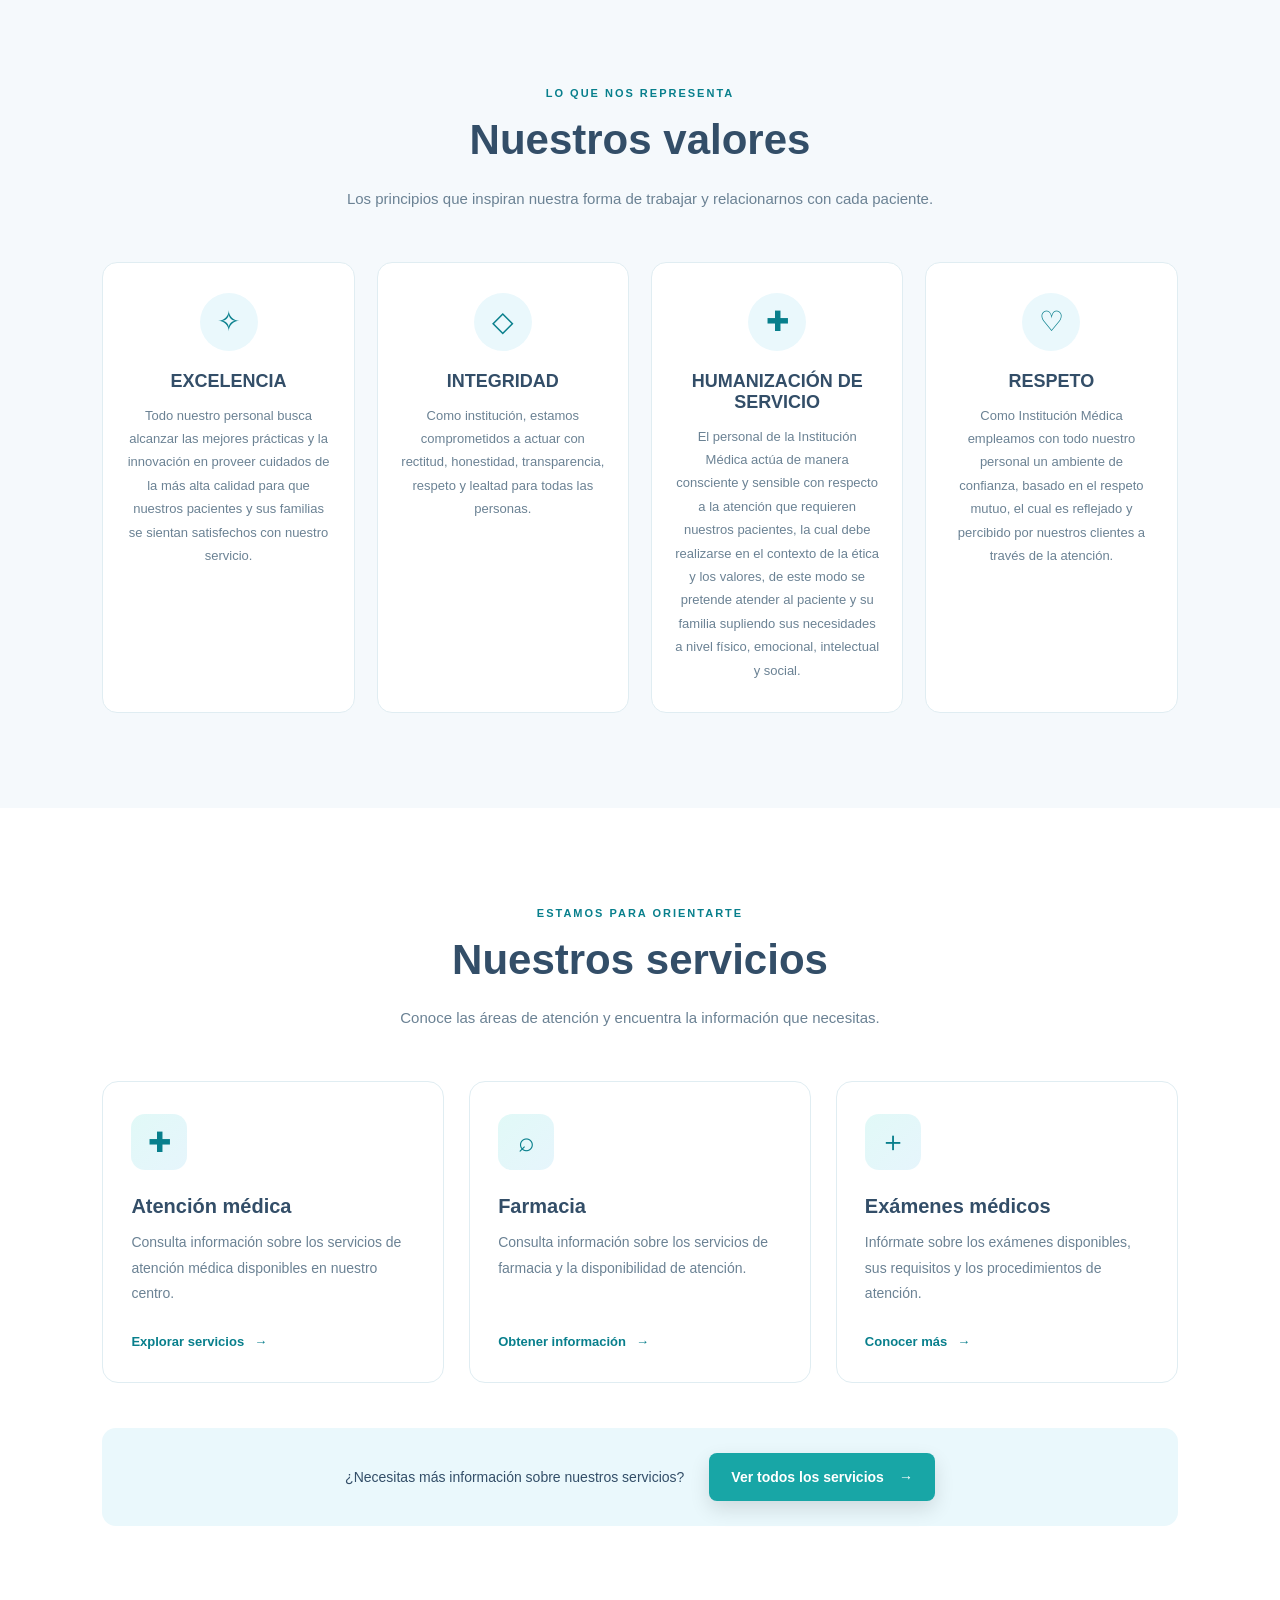
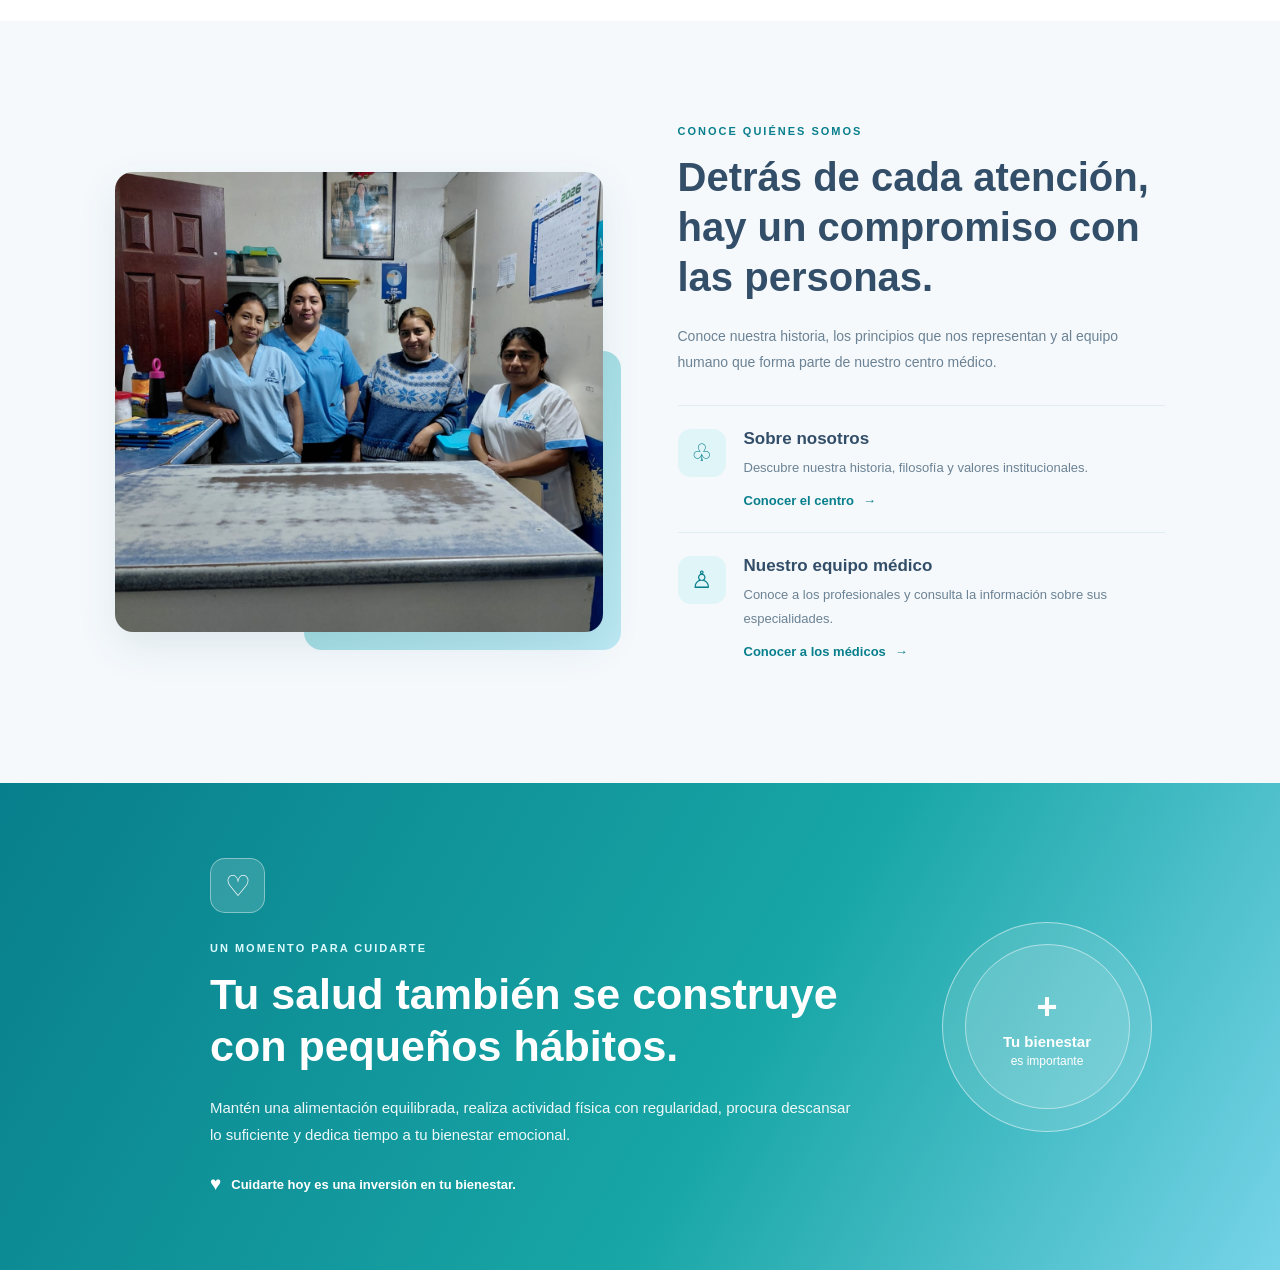
==== commit dd0ea275: "se termino el apartado del los servicios del laboratorio" ====
--- a/index.html
+++ b/index.html
@@ -6,9 +6,9 @@
     <meta charset="UTF-8">
     <meta name="viewport" content="width=device-width, initial-scale=1.0">
 
-    <title>Centro Médico Familiar</title>
-<link rel="icon" type="image/png" href="img/logofamiliar.jpeg">
-    
+    <title>Centro Médico Familiar</title> 
+    <link rel="icon" type="image/png" href="img/logitod.jpeg">
+
     <!-- CSS COMPARTIDO DE LA BARRA -->
     <link rel="stylesheet" href="barra.css">
     <link rel="stylesheet" href="estilos.css">
@@ -100,8 +100,7 @@
                     <a href="nosotros.html" class="enlace enlace-nosotros">
                         Nosotros
                     </a>
-                </li>
-
+                </li> 
             </ul>
 
         </nav>
@@ -411,7 +410,7 @@
         <div class="inicio-conocenos-imagen">
 
             <img
-                src="img/Personal.png"
+                src="../img/enfermeria.jpeg"
                 alt="Equipo de profesionales del centro médico"
                 loading="lazy"
             >
@@ -515,7 +514,7 @@
             </p>
 
             <div class="inicio-consejo-pie">
-                <span>♥</span>
+                <span>♥️</span>
                 Cuidarte hoy es una inversión en tu bienestar.
             </div>
 
@@ -535,4 +534,4 @@
 <script src="carga.js"></script>
 
 </body>
-</html>
+</html>
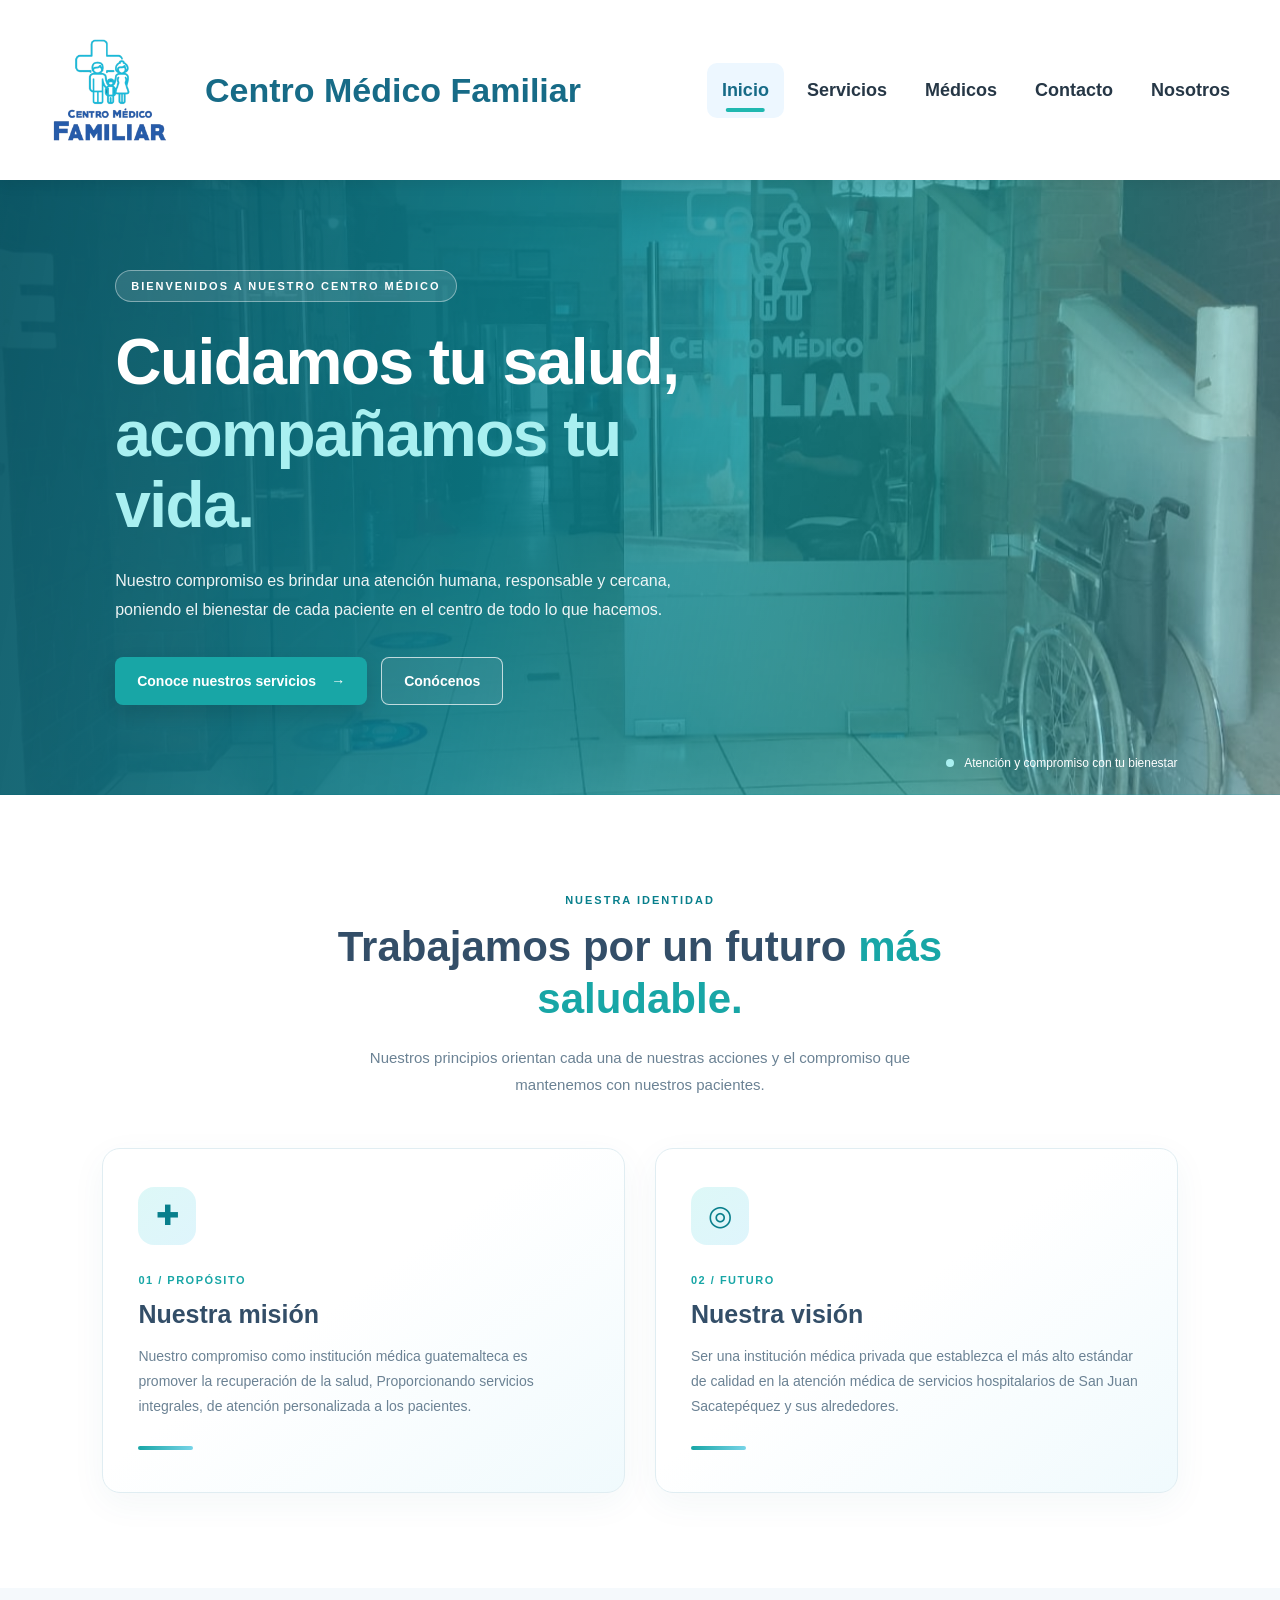
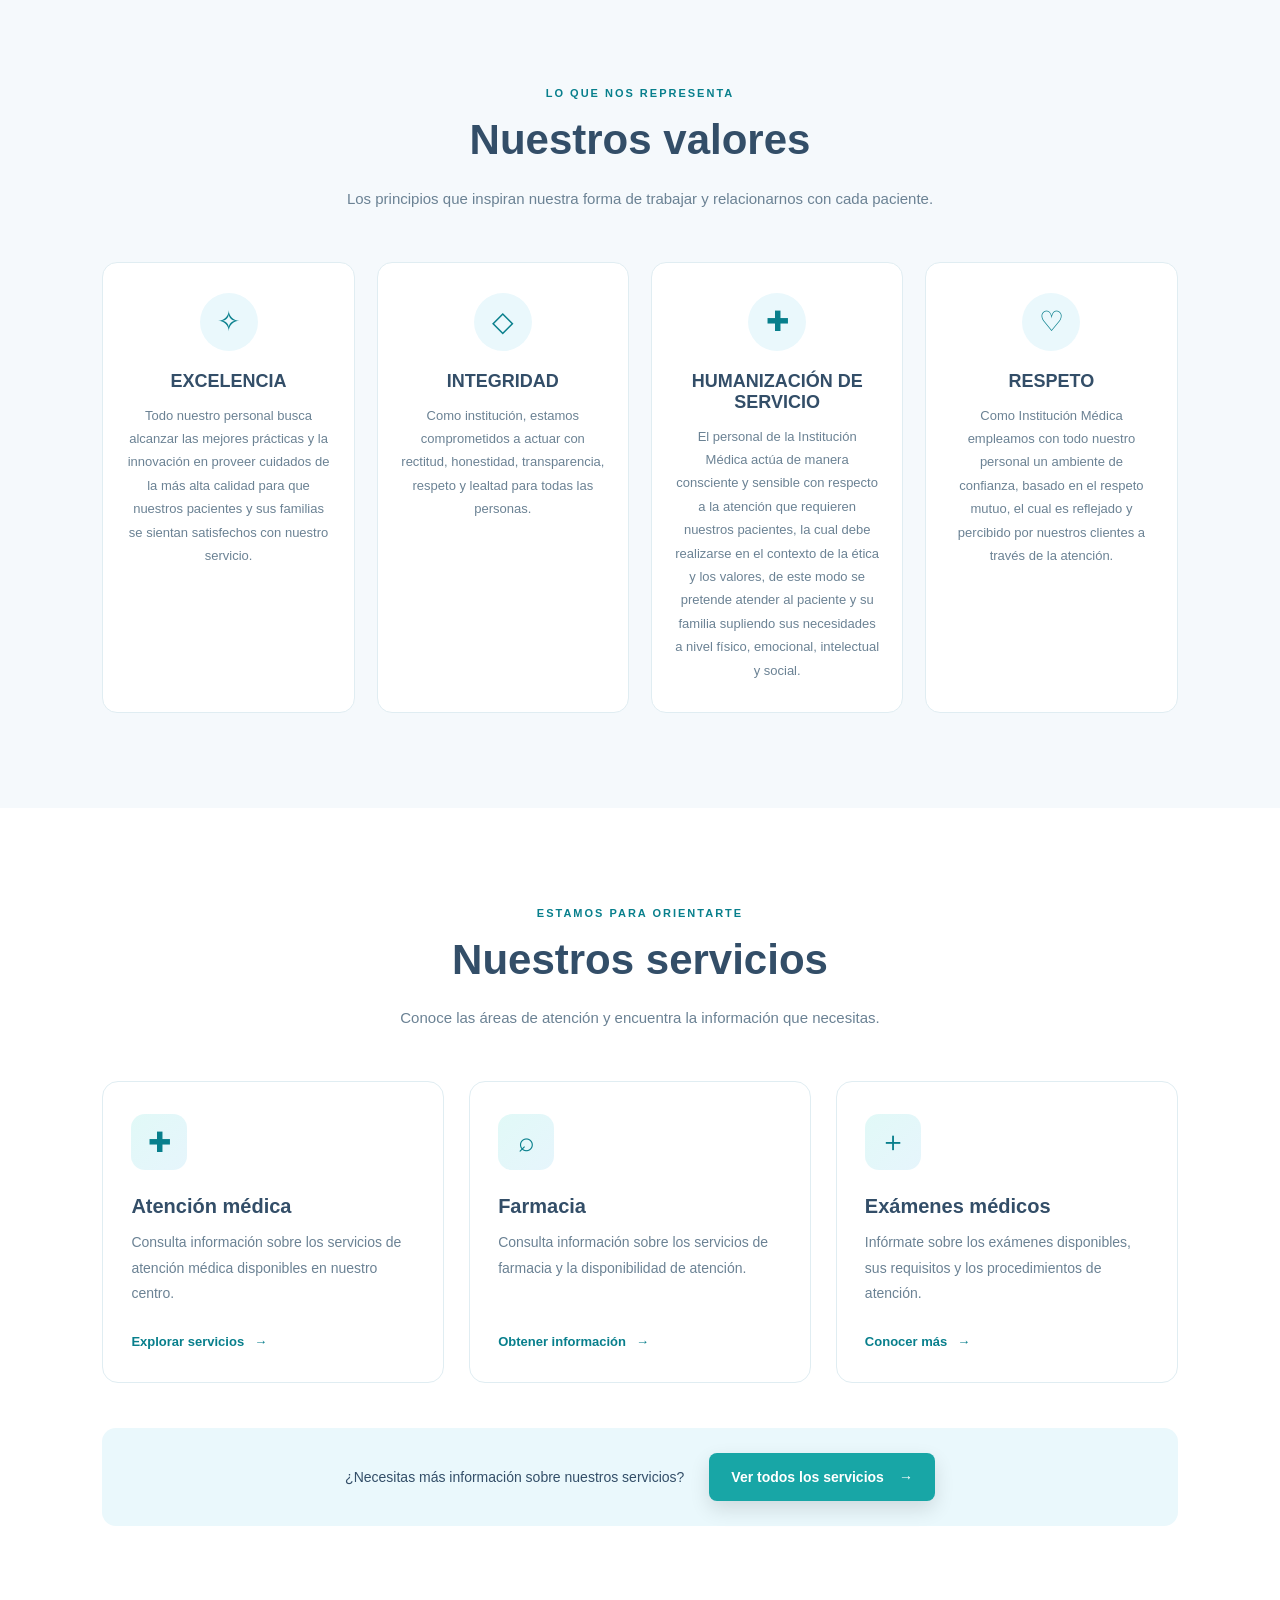
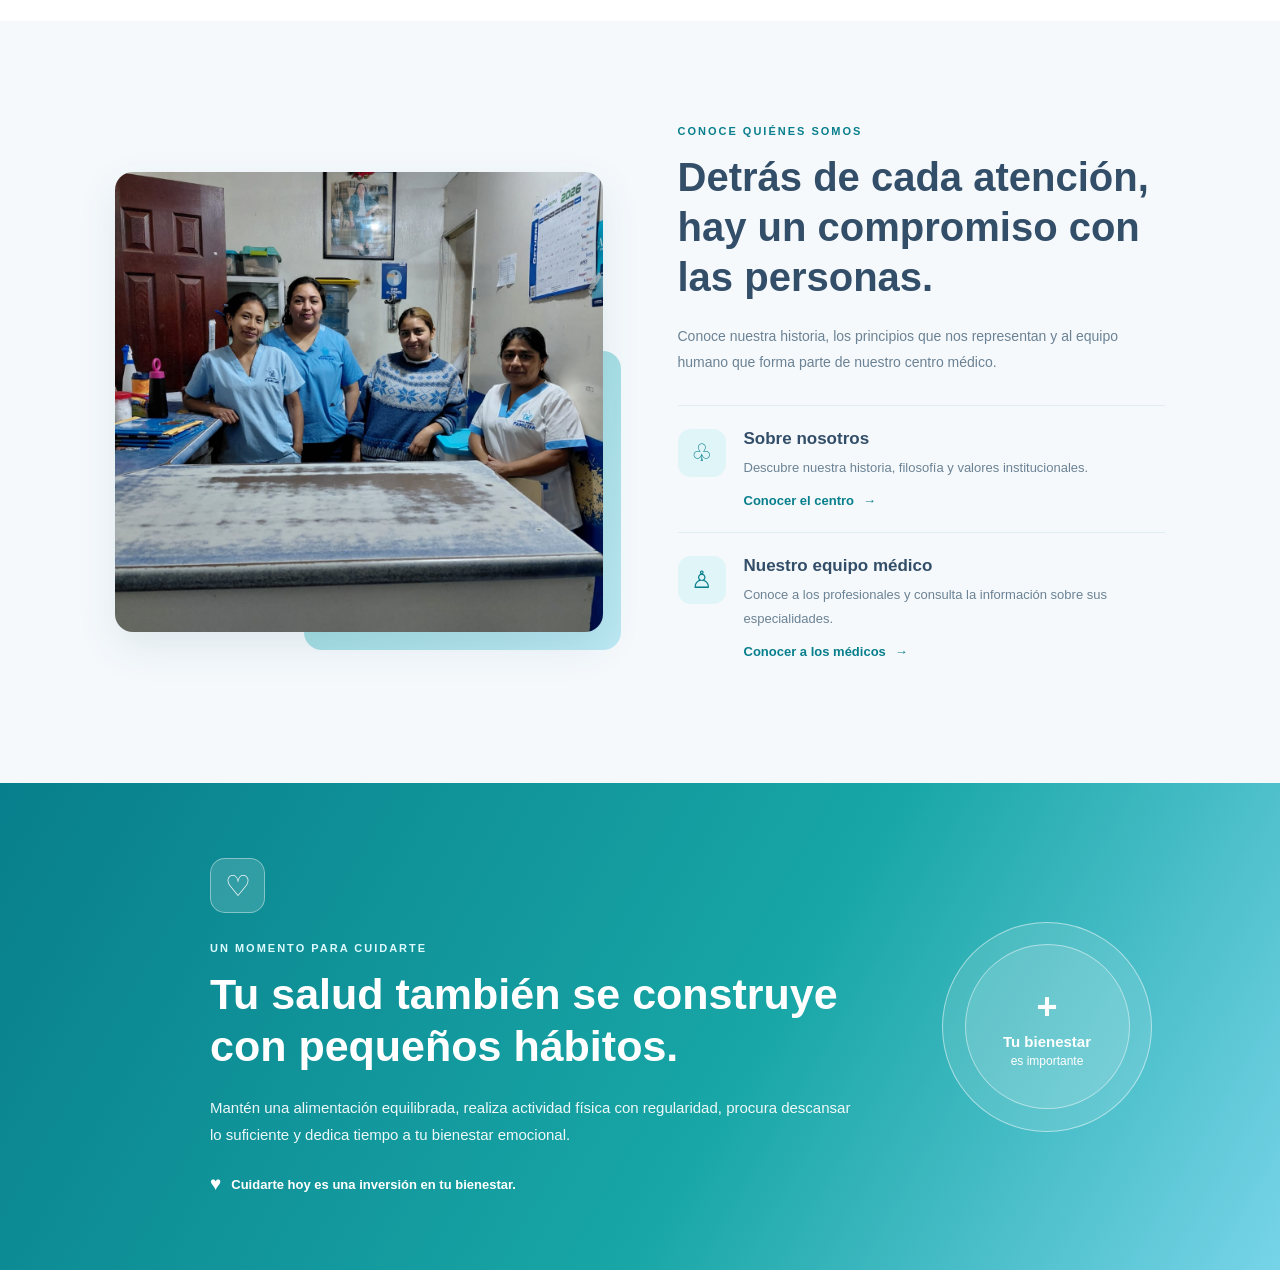
==== commit 9958d5b6: "Merge branch 'main' into rama-nefta" ====
--- a/index.html
+++ b/index.html
@@ -9,6 +9,9 @@
     <title>Centro Médico Familiar</title> 
     <link rel="icon" type="image/png" href="img/logitod.jpeg">
 
+    <title>Centro Médico Familiar</title>
+<link rel="icon" type="image/png" href="img/logofamiliar.jpeg">
+   
     <!-- CSS COMPARTIDO DE LA BARRA -->
     <link rel="stylesheet" href="barra.css">
     <link rel="stylesheet" href="estilos.css">
@@ -514,7 +517,7 @@
             </p>
 
             <div class="inicio-consejo-pie">
-                <span>♥️</span>
+                <span>♥</span>
                 Cuidarte hoy es una inversión en tu bienestar.
             </div>
 
@@ -534,4 +537,4 @@
 <script src="carga.js"></script>
 
 </body>
-</html>+</html>
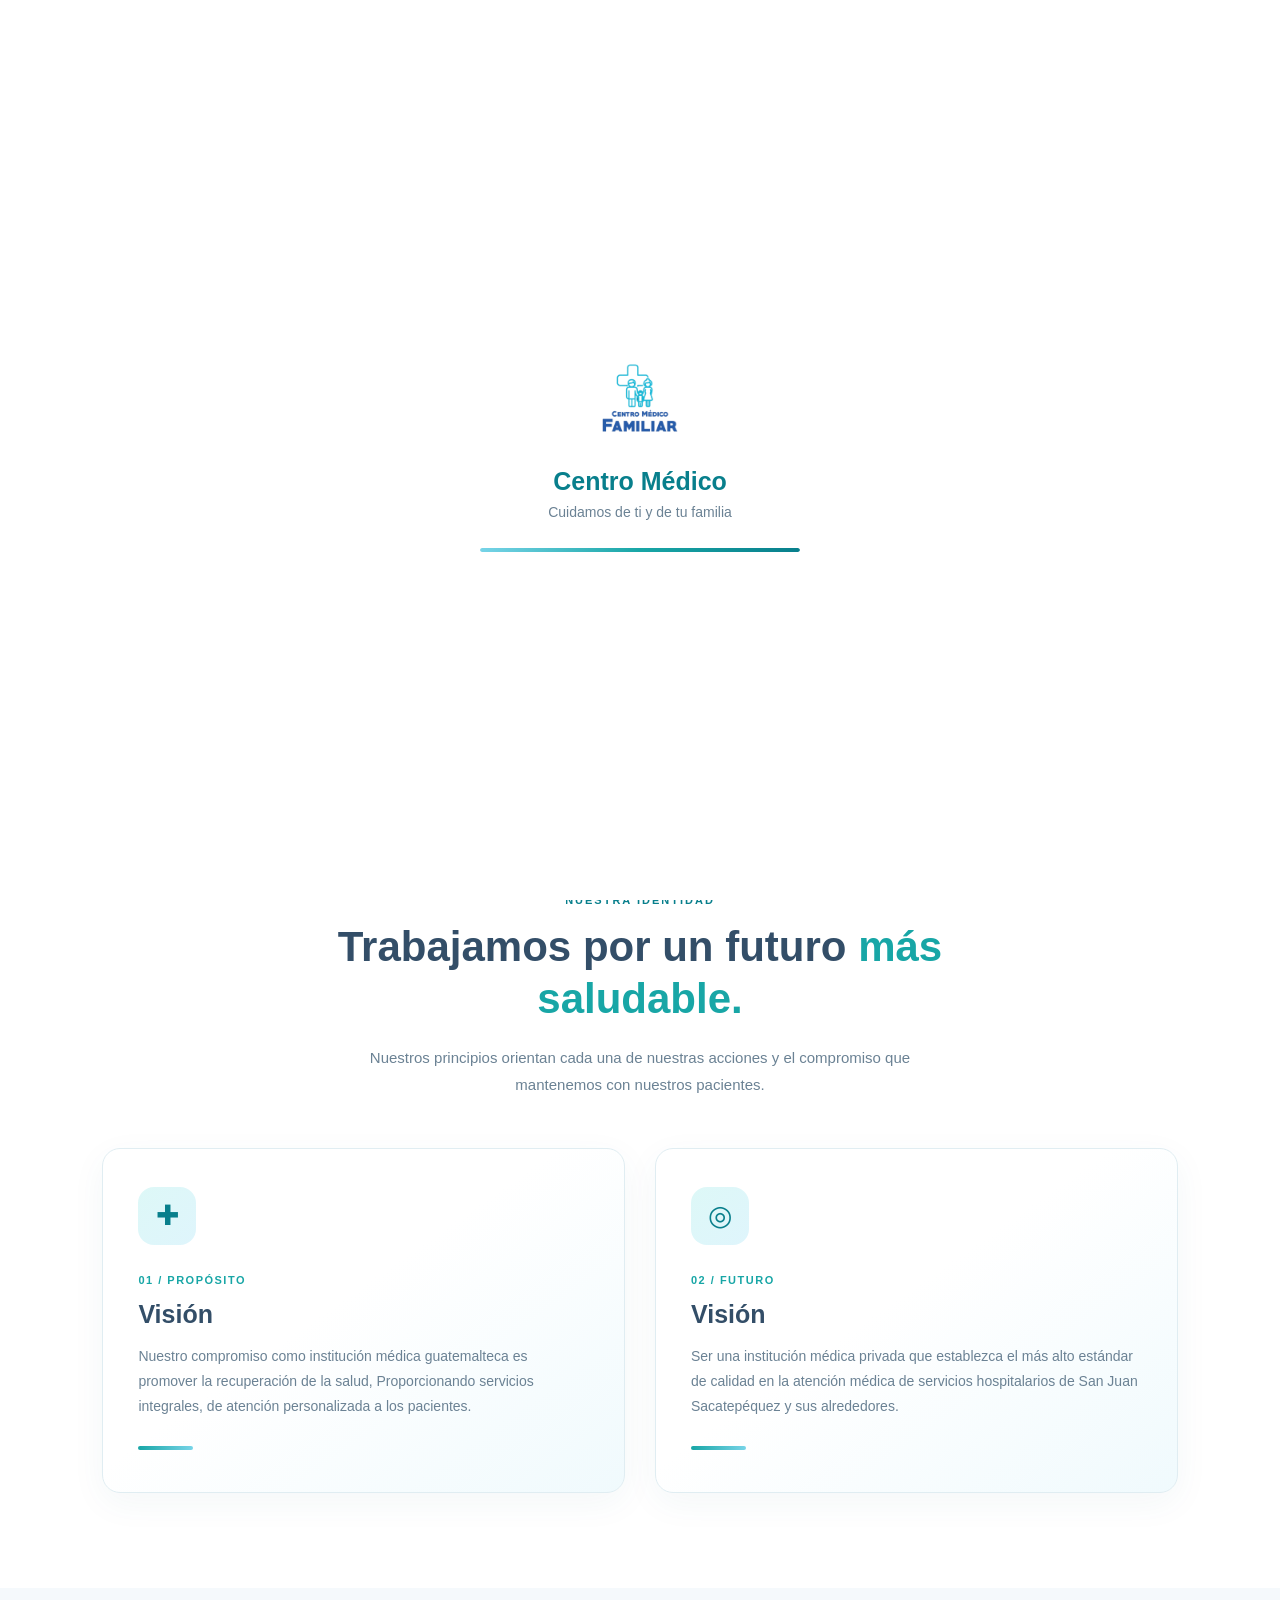
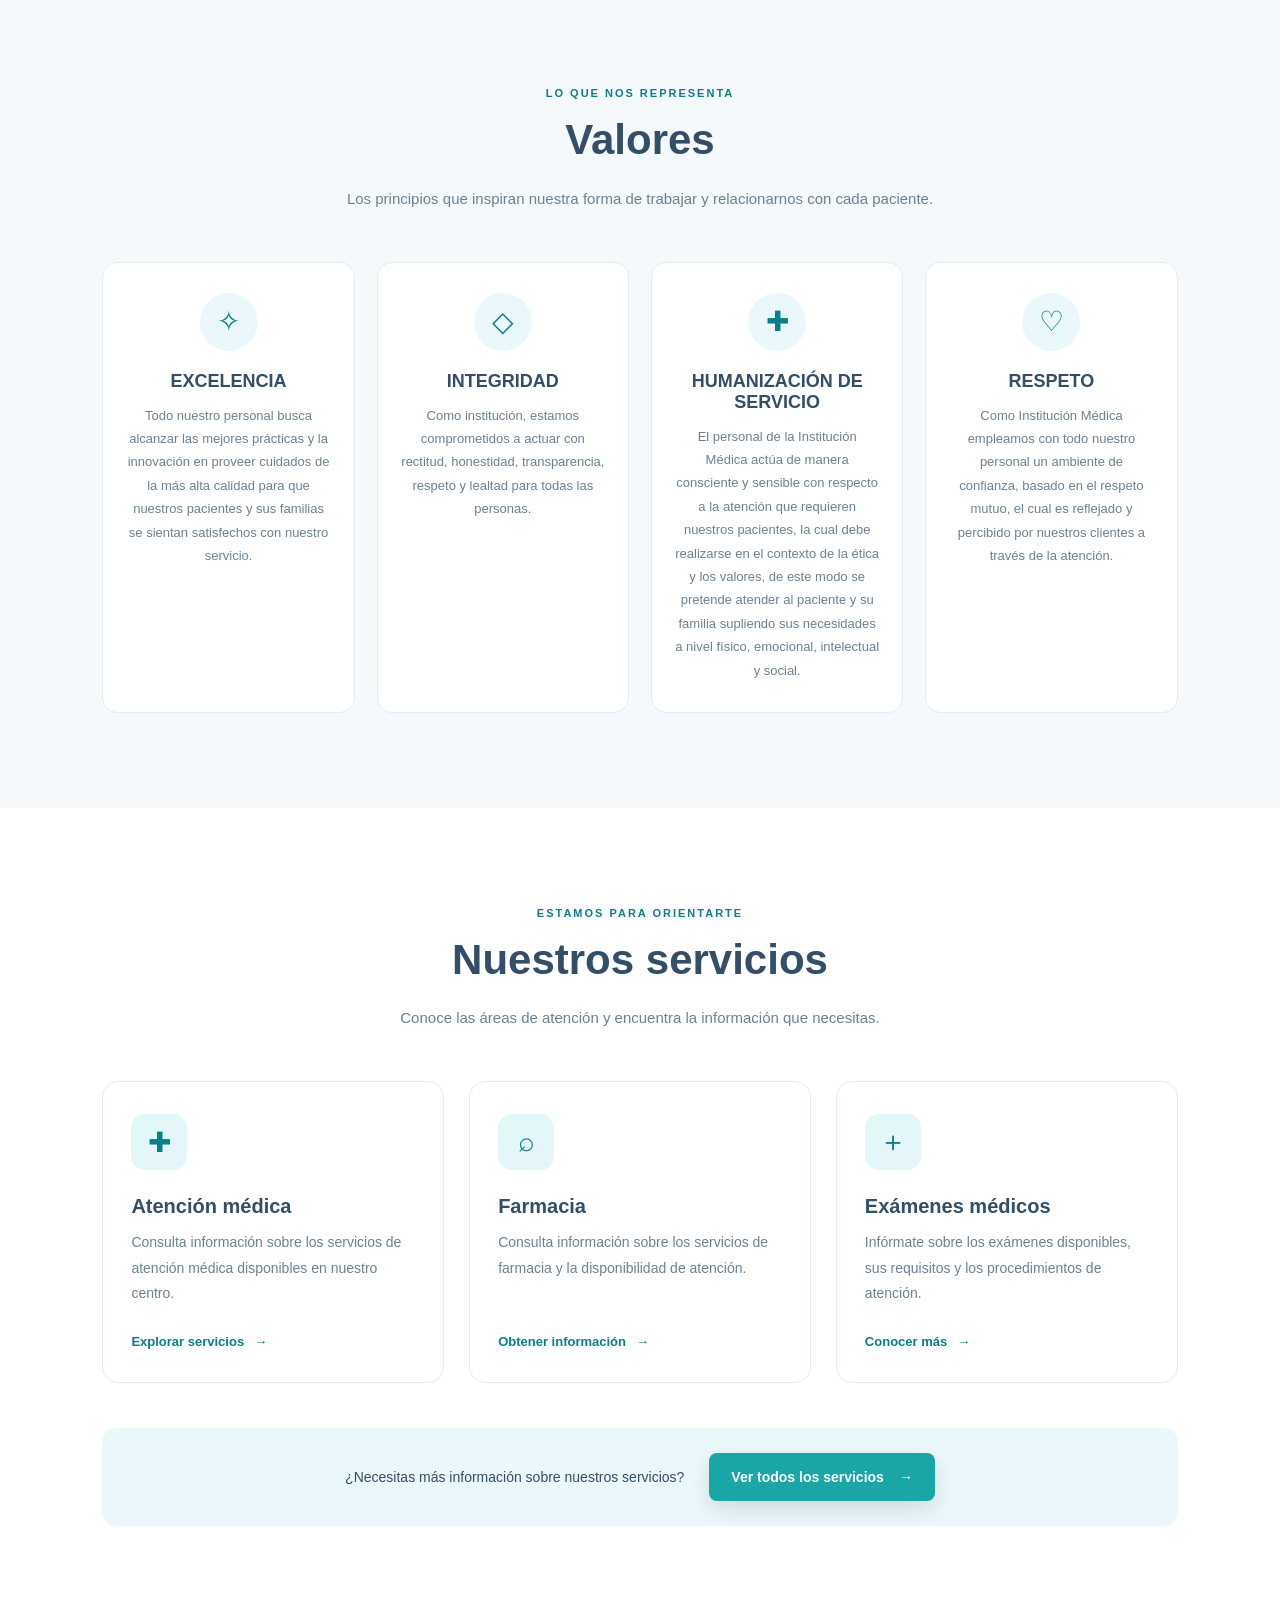
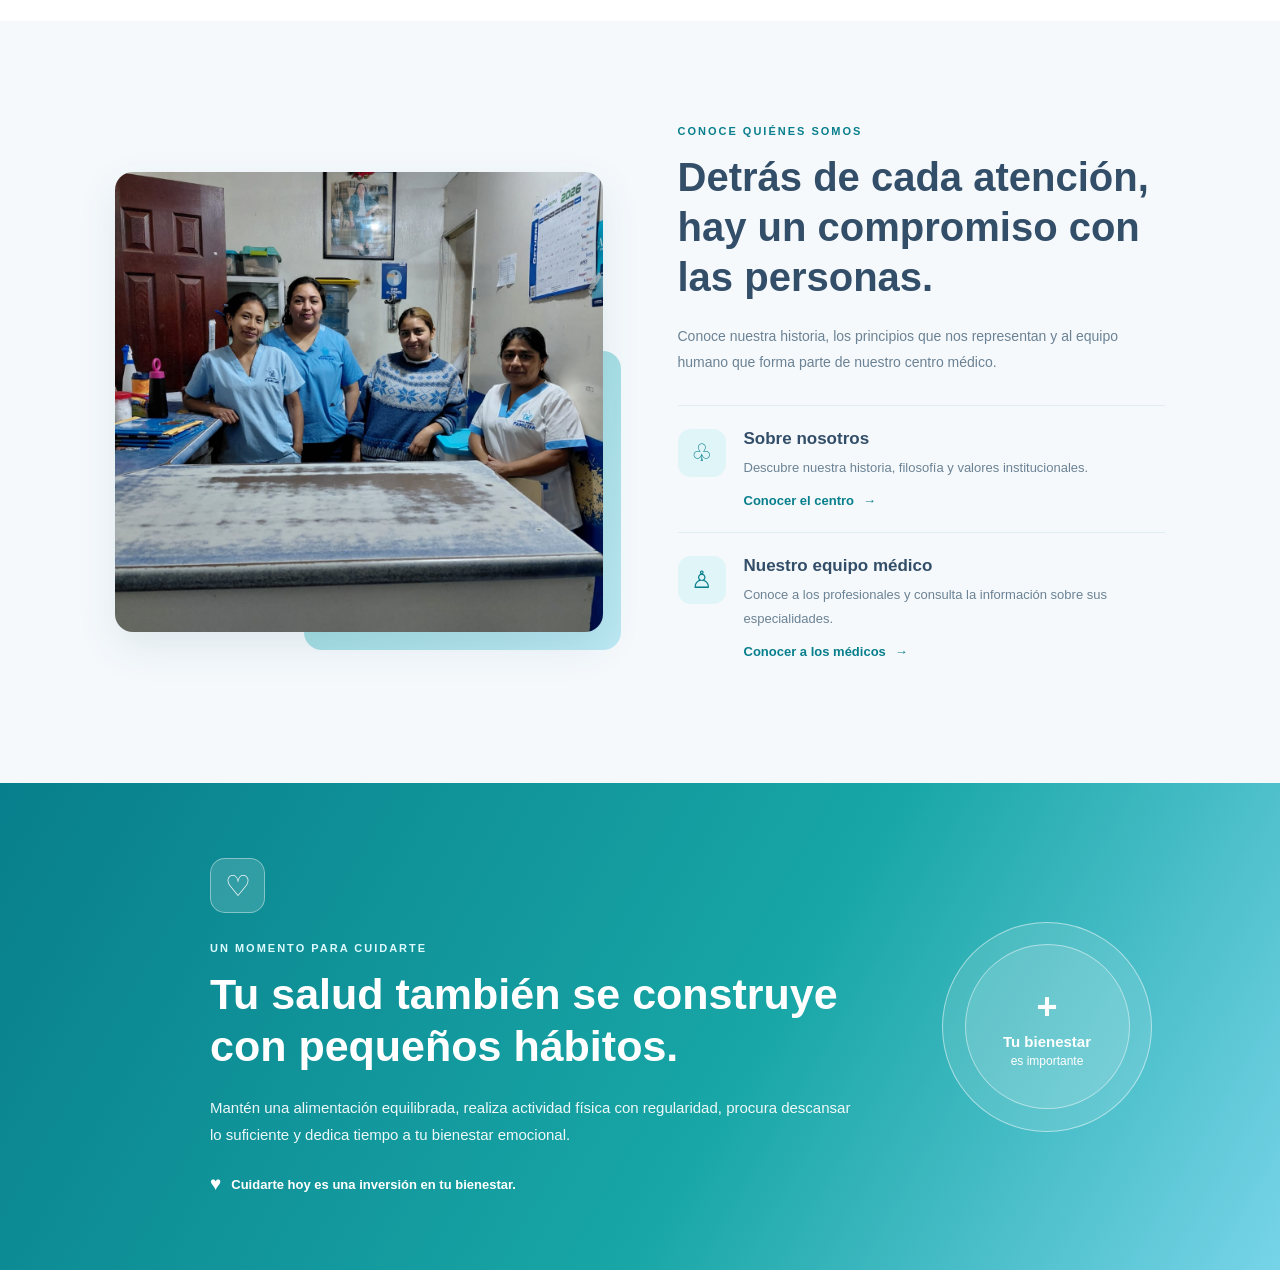
==== commit 6ee62599: "Update headings in index.html for clarity se corrigieron los textos" ====
--- a/index.html
+++ b/index.html
@@ -192,7 +192,7 @@
 
                 <span class="inicio-numero">01 / PROPÓSITO</span>
 
-                <h3>Nuestra misión</h3>
+                <h3>Visión</h3>
 
                 <p>
                     Nuestro compromiso como institución médica guatemalteca es promover la recuperación 
@@ -213,7 +213,7 @@
 
                 <span class="inicio-numero">02 / FUTURO</span>
 
-                <h3>Nuestra visión</h3>
+                <h3>Visión</h3>
 
                 <p>
                Ser una institución médica privada que establezca el más alto estándar de calidad en la atención médica de servicios hospitalarios de San Juan Sacatepéquez y sus alrededores. 
@@ -238,7 +238,7 @@
             </span>
 
             <h2>
-                Nuestros valores
+                 Valores
             </h2>
 
             <p>
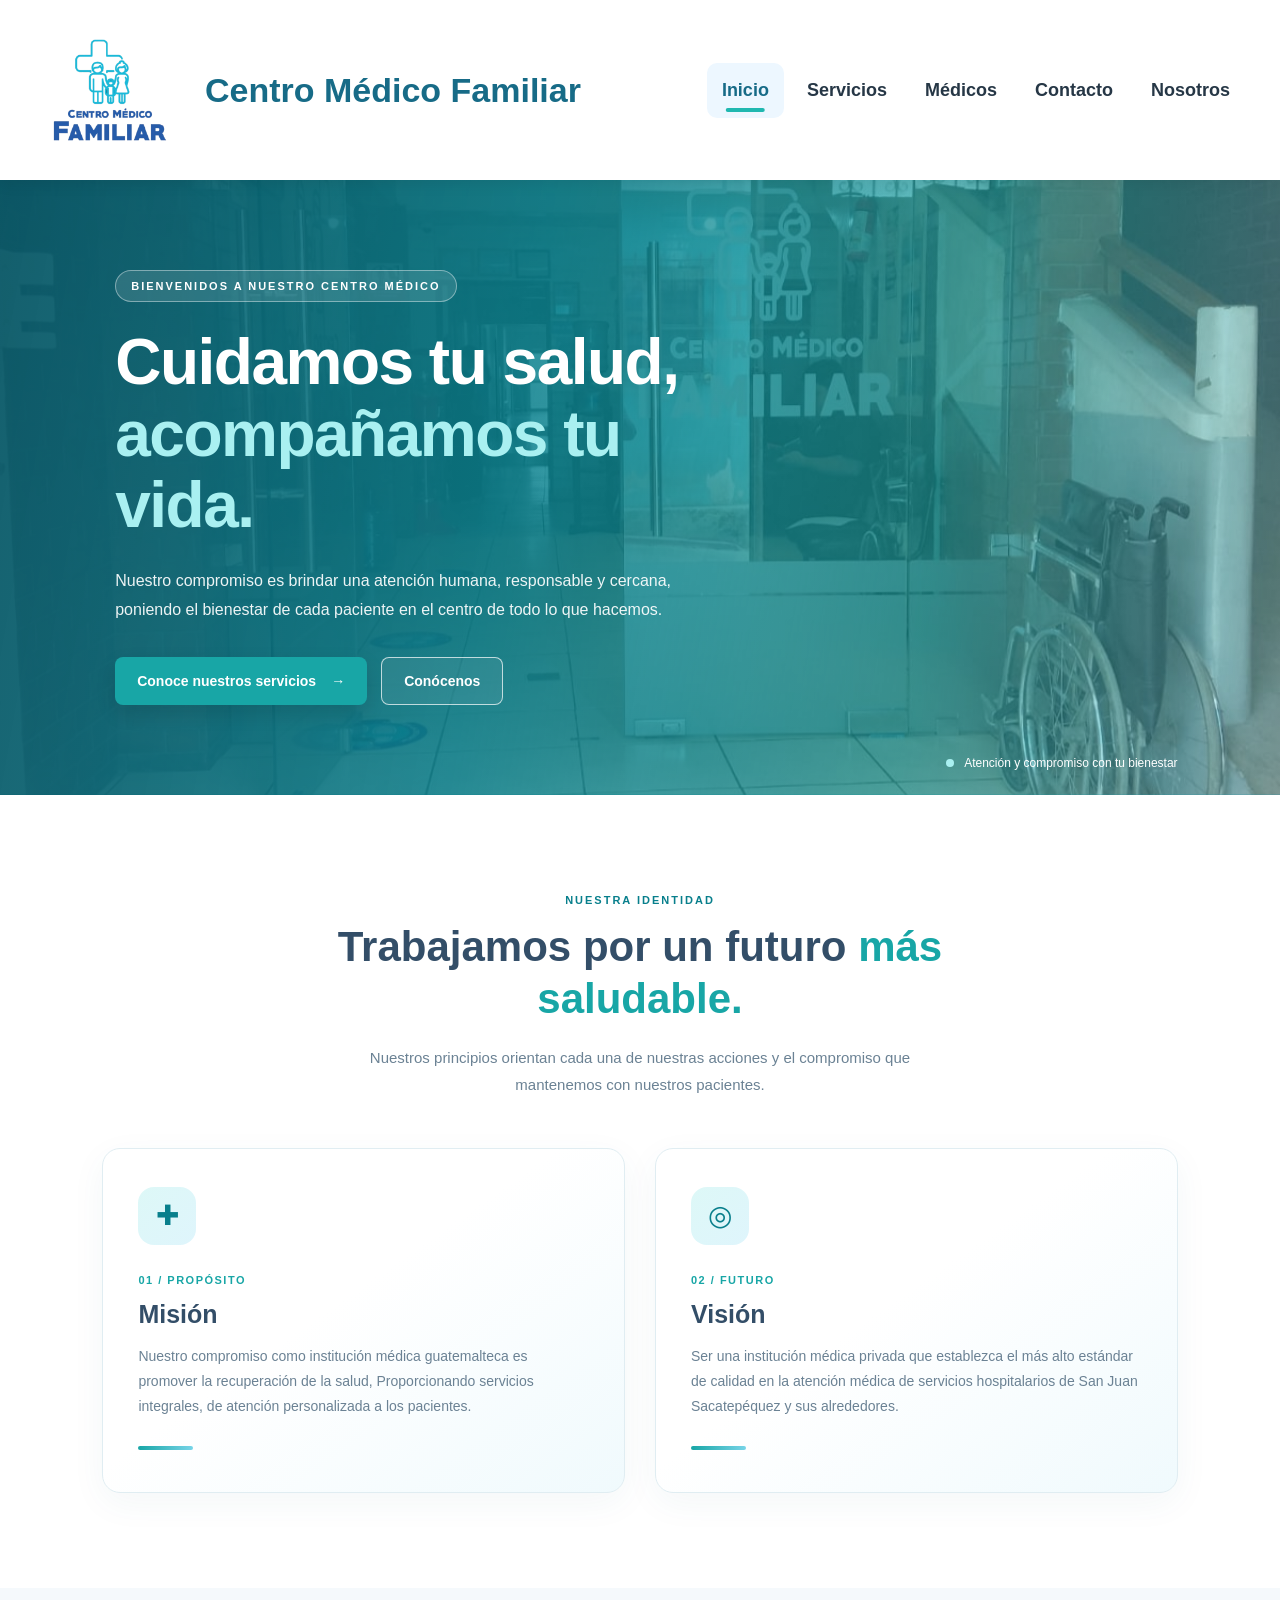
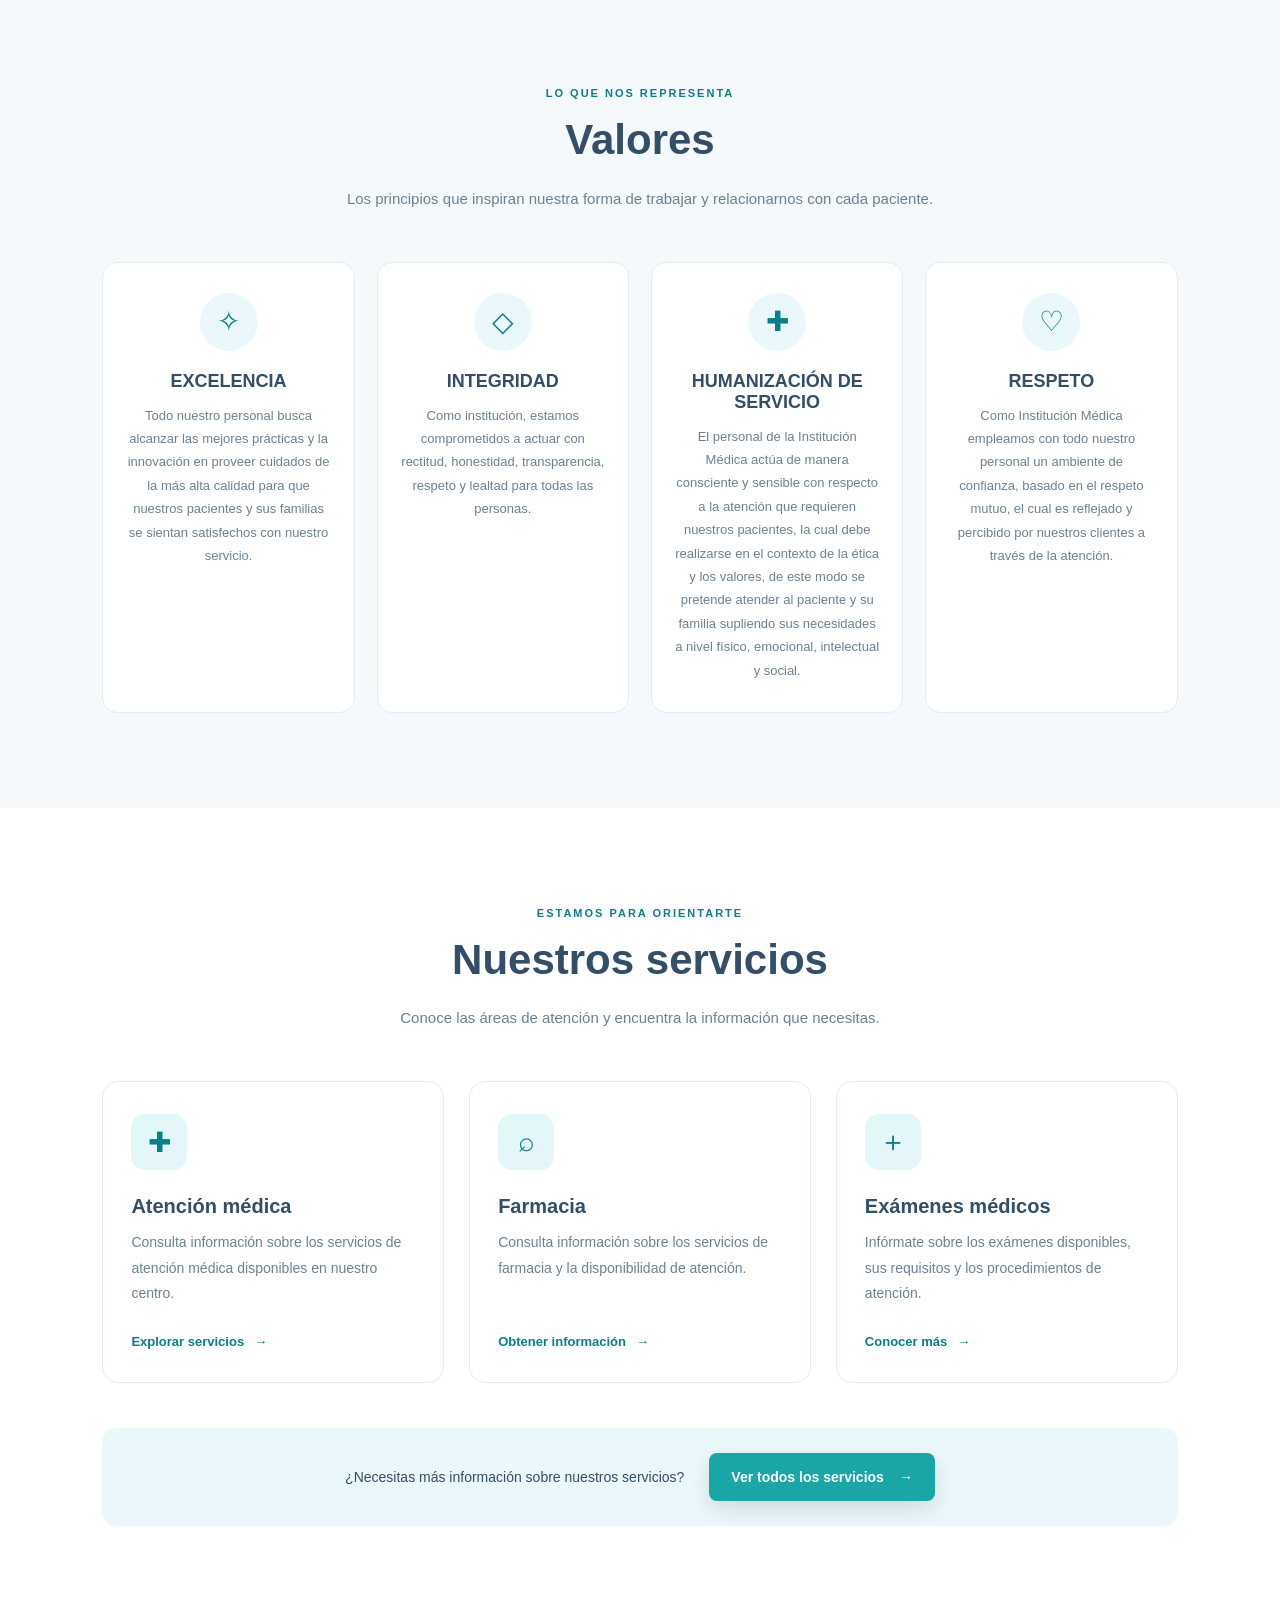
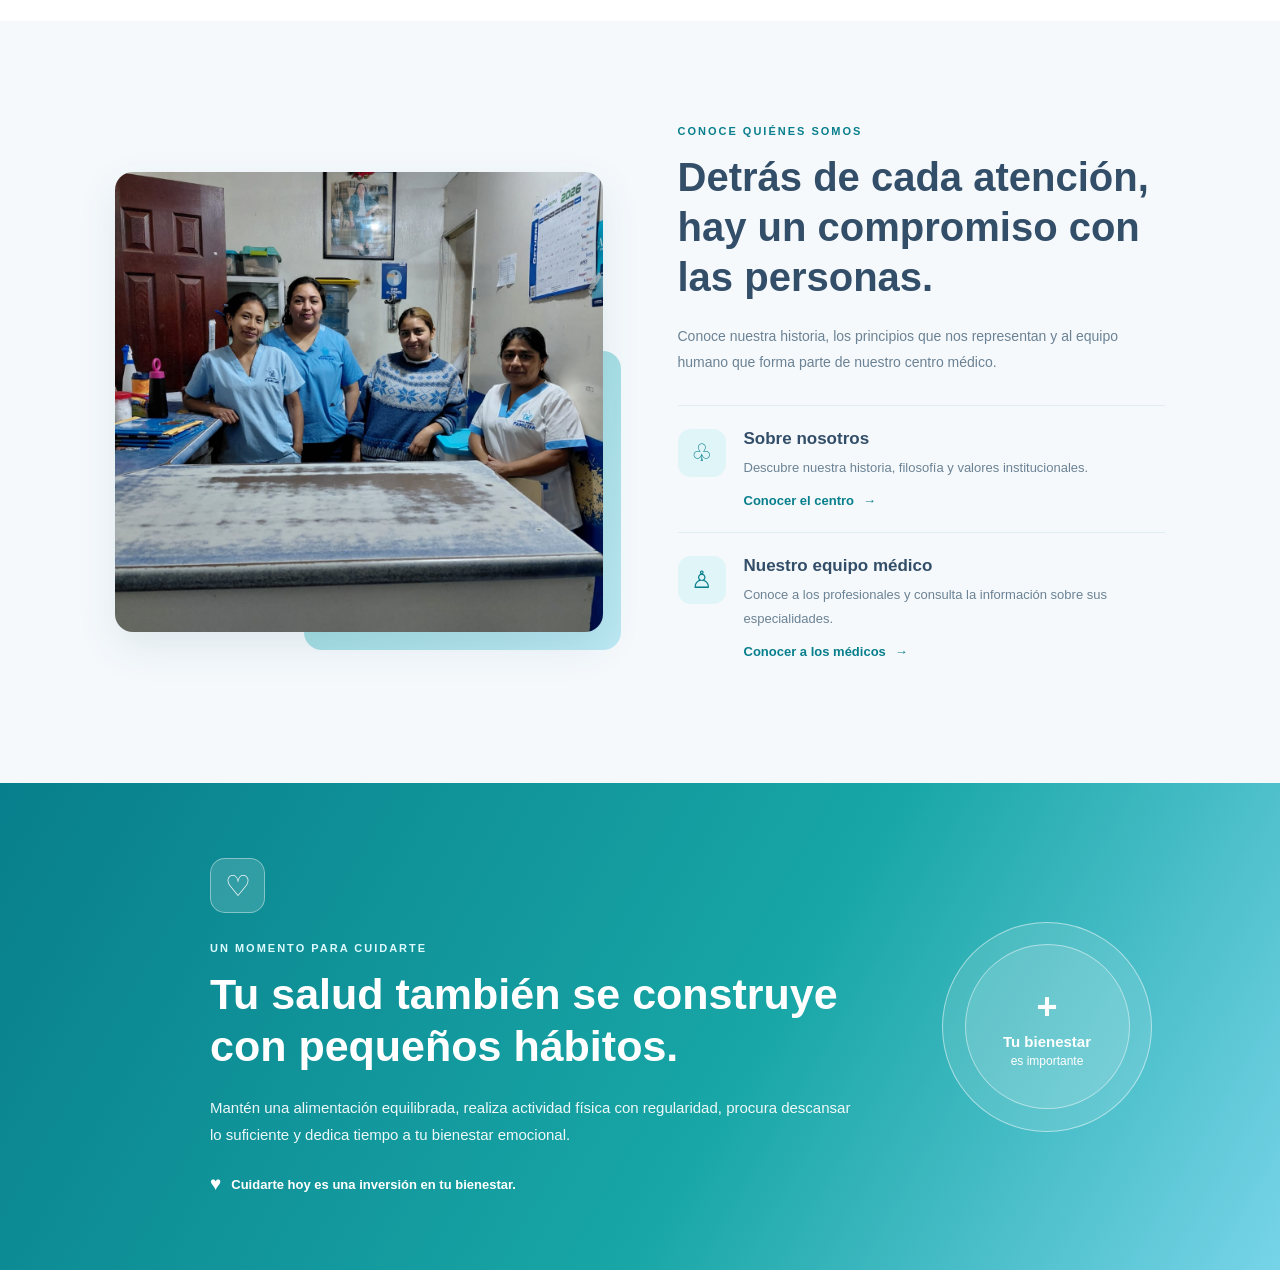
==== commit d3f71bd8: "Change 'Visión' to 'Misión' in index.html se agrego una letra" ====
--- a/index.html
+++ b/index.html
@@ -192,7 +192,7 @@
 
                 <span class="inicio-numero">01 / PROPÓSITO</span>
 
-                <h3>Visión</h3>
+                <h3>Misión</h3>
 
                 <p>
                     Nuestro compromiso como institución médica guatemalteca es promover la recuperación 
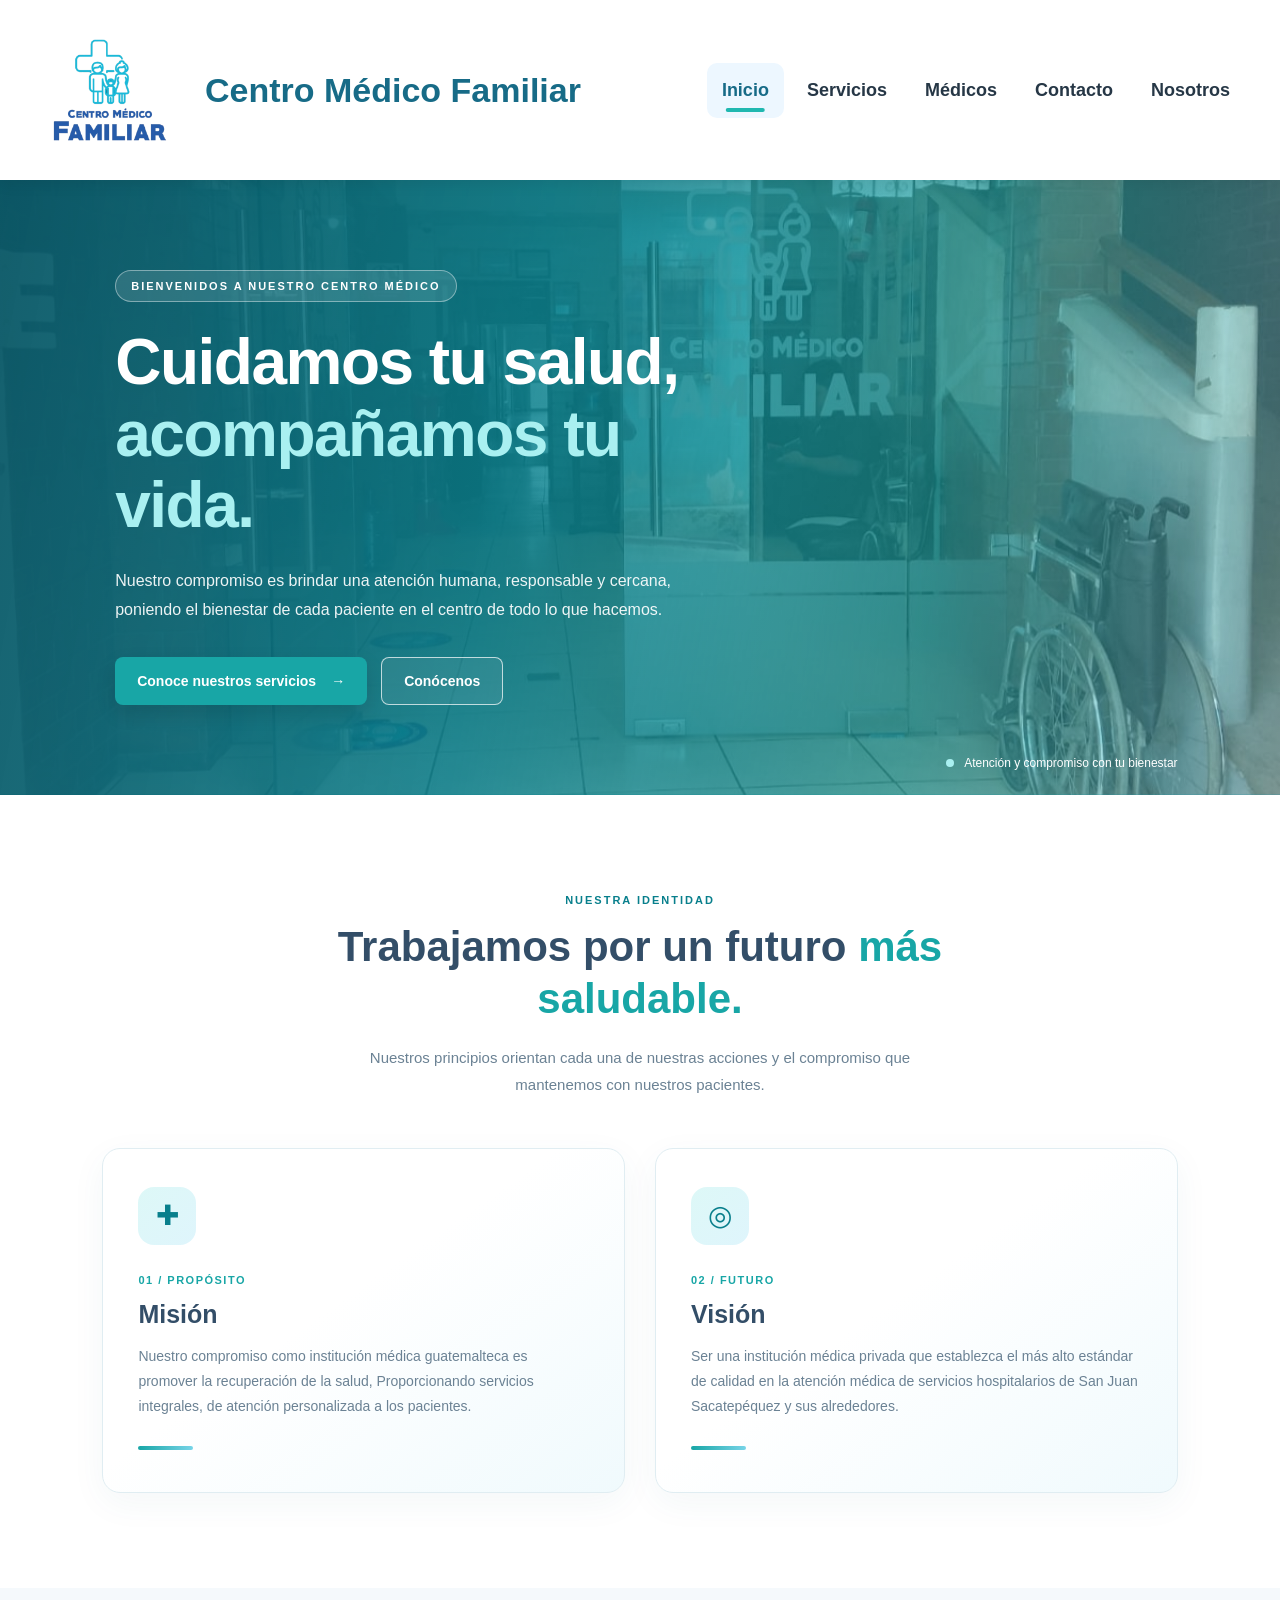
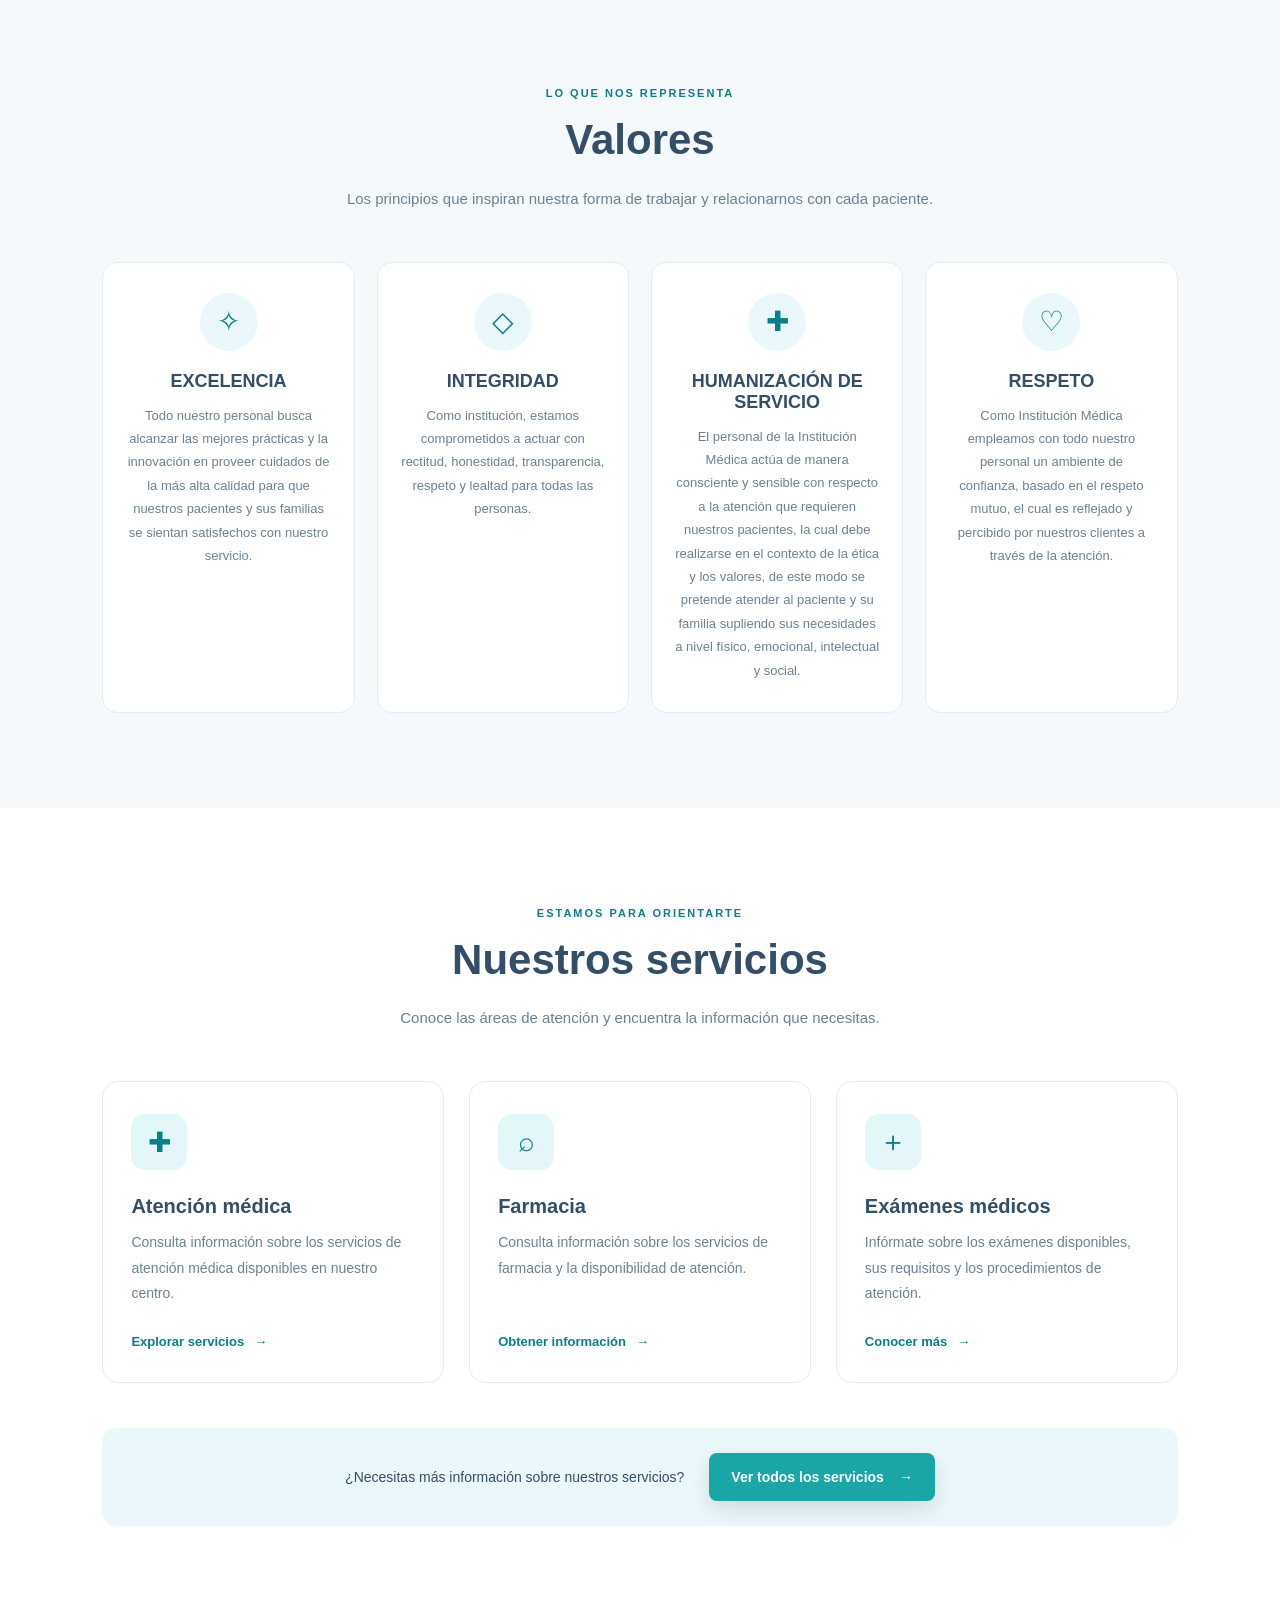
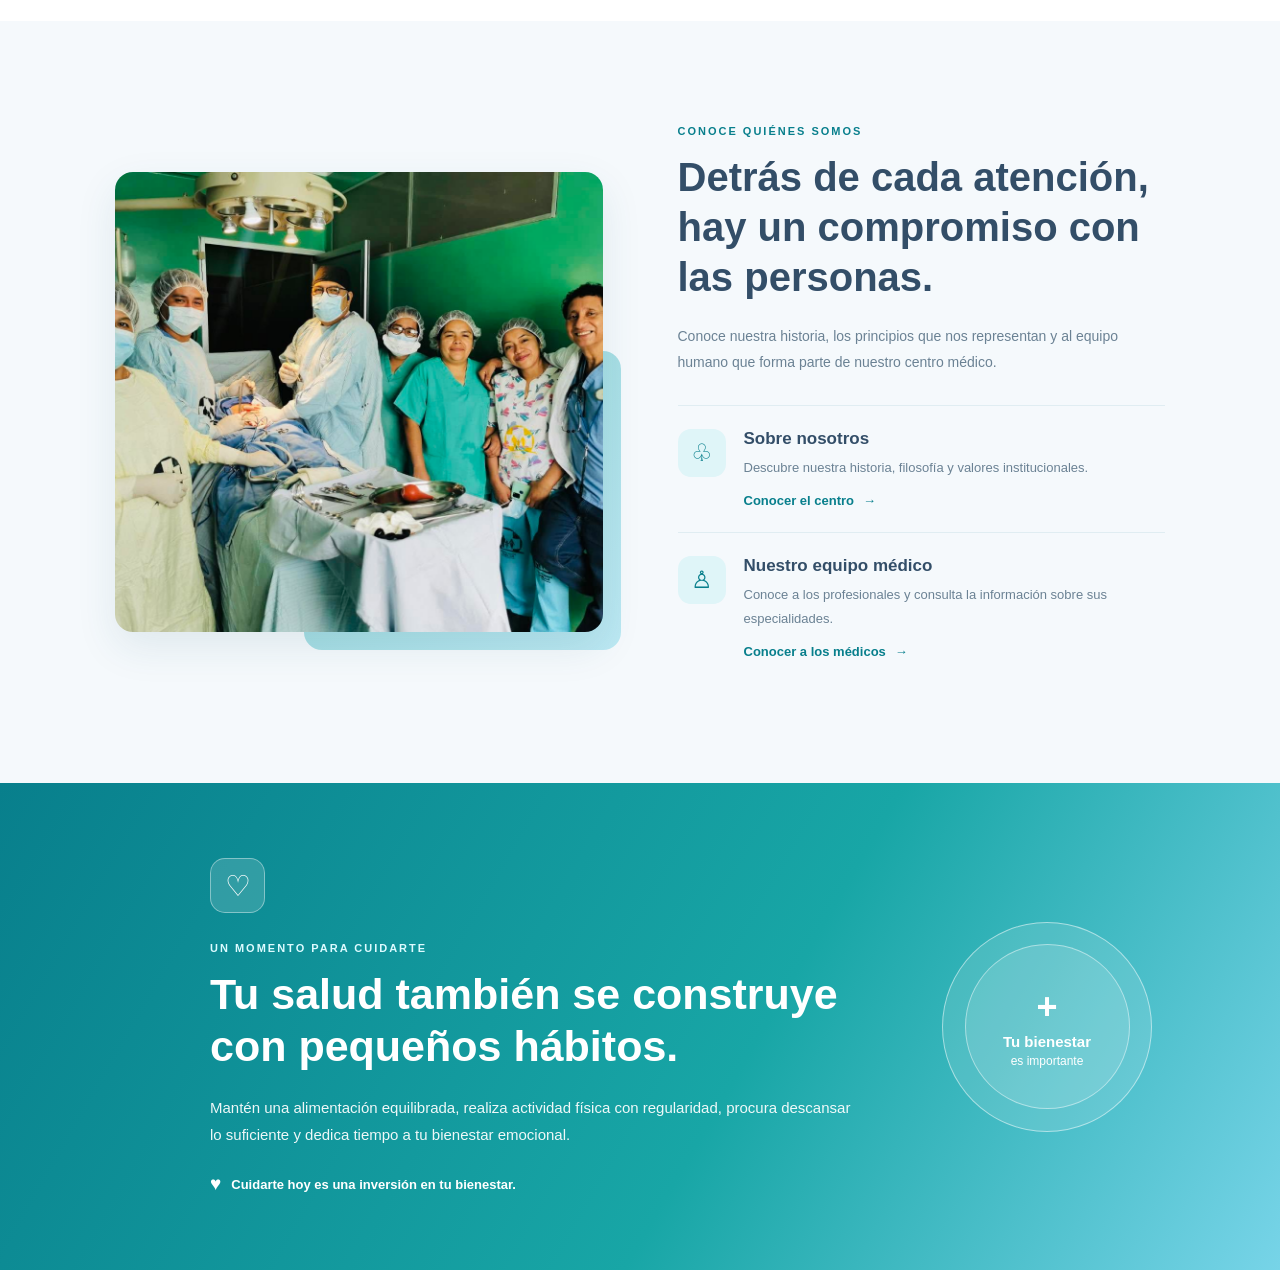
==== commit 5c37bd05: "Update index.html se cambio la imagen en inicio" ====
--- a/index.html
+++ b/index.html
@@ -413,7 +413,7 @@
         <div class="inicio-conocenos-imagen">
 
             <img
-                src="../img/enfermeria.jpeg"
+                src="../img/operción.jpg"
                 alt="Equipo de profesionales del centro médico"
                 loading="lazy"
             >
